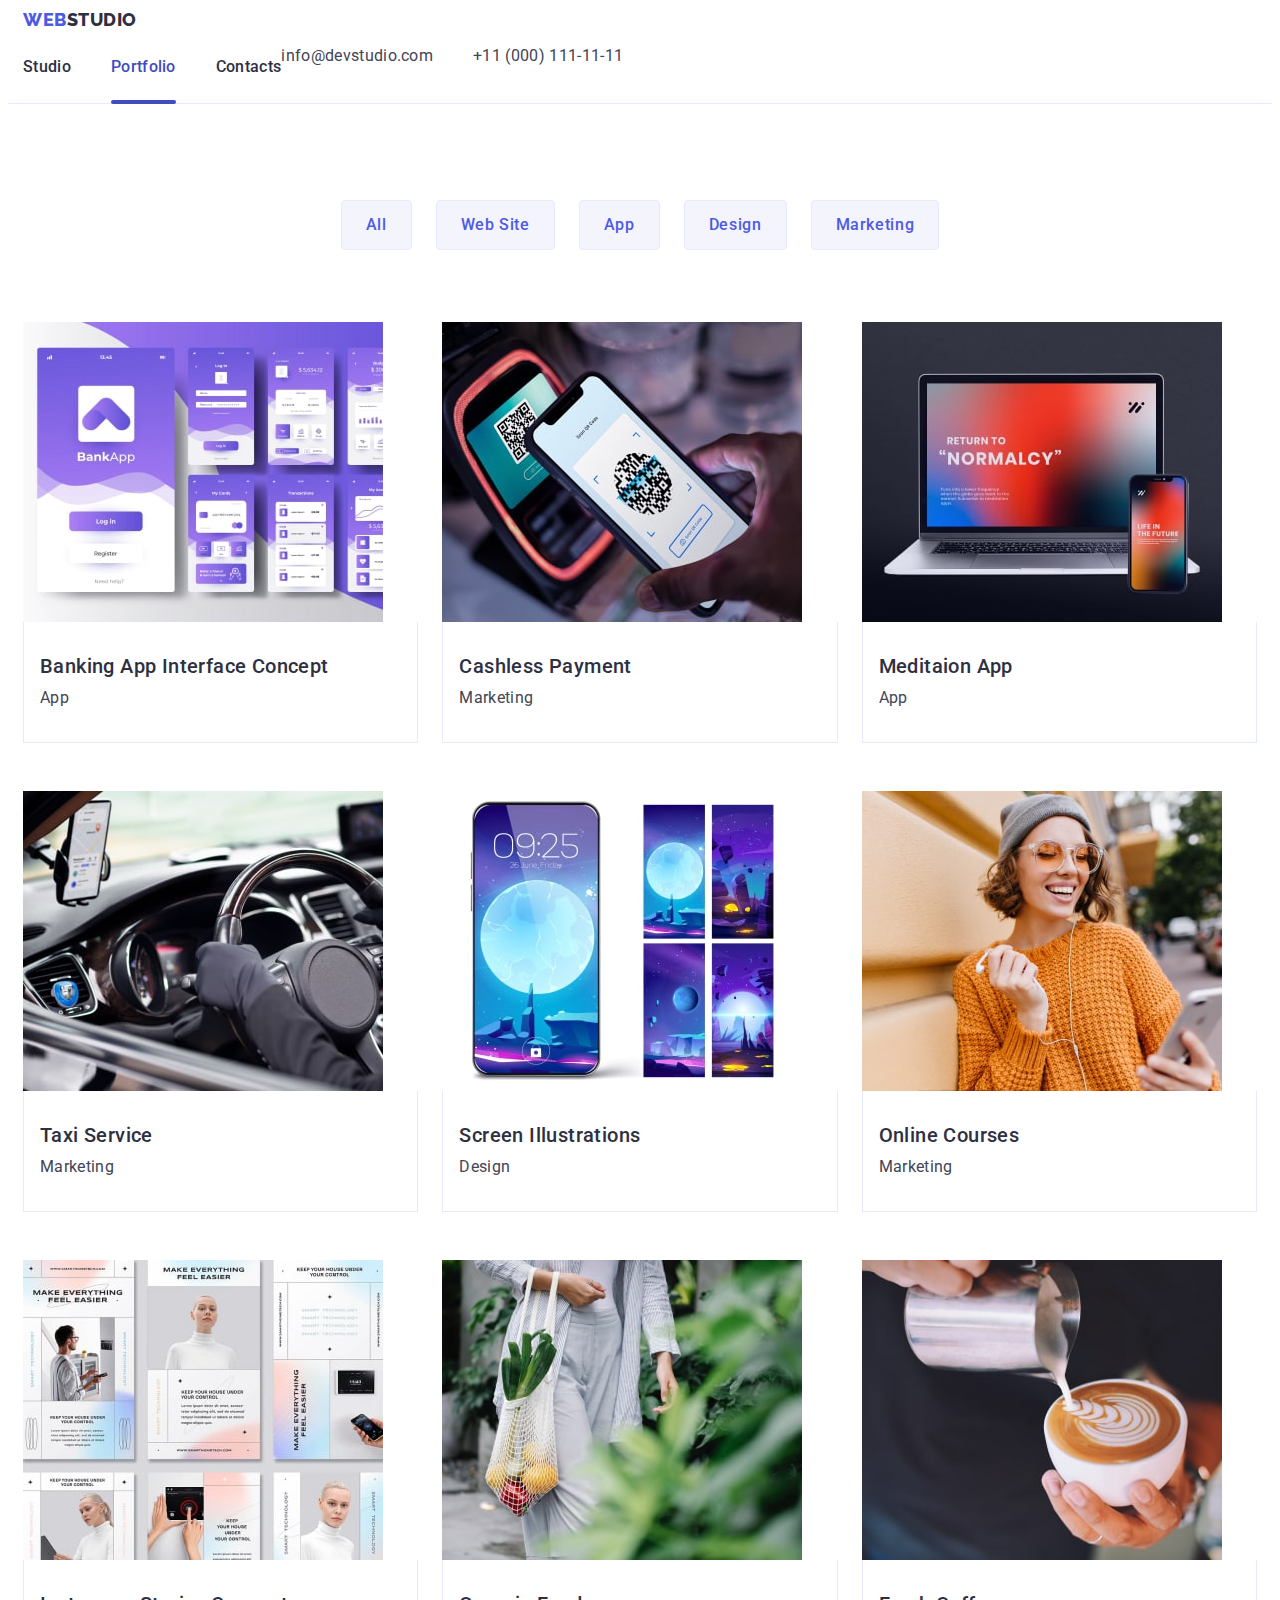
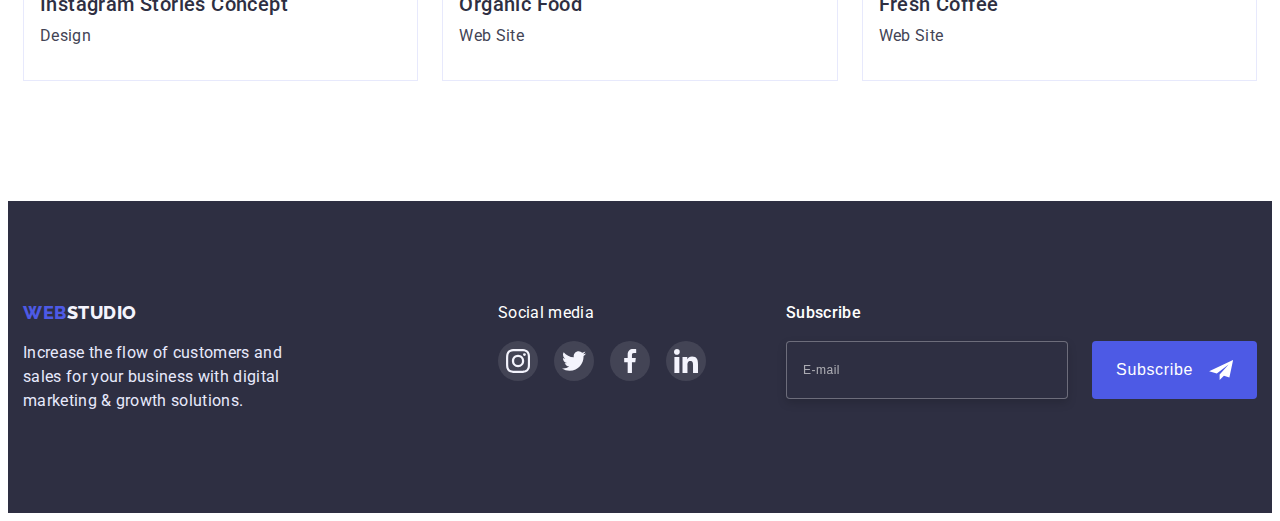
==== portfolio.html @ f0f21461 "HW-7" ====
<!DOCTYPE html>
<html lang="en"> 
<head>
    <meta charset="UTF-8">
    <meta http-equiv="X-UA-Compatible" content="IE=edge">
    <meta name="viewport" content="width=device-width, initial-scale=1.0">
    <title>Portfolio</title>
    <link rel="stylesheet" href="https://cdnjs.cloudflare.com/ajax/libs/modern-normalize/1.1.0/modern-normalize.min.css" integrity="sha512-wpPYUAdjBVSE4KJnH1VR1HeZfpl1ub8YT/NKx4PuQ5NmX2tKuGu6U/JRp5y+Y8XG2tV+wKQpNHVUX03MfMFn9Q==" crossorigin="anonymous" referrerpolicy="no-referrer"/>
    <link rel="stylesheet" href="./css/styles.css">
    <link rel="preconnect" href="https://fonts.googleapis.com">
<link rel="preconnect" href="https://fonts.gstatic.com" crossorigin>
<link href="https://fonts.googleapis.com/css2?family=Raleway:wght@800&family=Roboto:wght@400;500;700;900&display=swap" rel="stylesheet">
</head>
<body>
    <!--Header-->
<header class="header">
    <div class="container page-header-container">
    <nav class="header-navigation">
            <a href="./index.html" class="logo logo-color-grey link"><span class="logo logo-color-blue link">Web</span>Studio</a>
        <ul class="header-list list">
            <li class="header-item"><a href="index.html" class="header-link link">Studio</a></li>
            <li class="header-item"><a href="portfolio.html" class="header-link link current">Portfolio</a></li>
            <li class="header-item"><a href="#" class="header-link link">Contacts</a></li>
        </ul>
    </nav>
    <address class="header-address">
        <ul class="header-list list">
            <li><a href="mailto:info@devstudio.com" class="header-mail link">info@devstudio.com</a></li>
            <li><a href="tel:+110001111111" class="header-tel link">+11 (000) 111-11-11</a></li>
        </ul>
    </address>
    </div>
</header>
<!--/Header-->
<main>
<!--Portfolio Section-->
<section class="portfolio">
    <div class="container">
    <h1 class="visually-hidden">Advantages</h1>
<ul class="btn-list list">
<li class="btn-item"><button type="button" class="btn-portfolio">All</button></li>
<li class="btn-item"><button type="button" class="btn-portfolio">Web Site</button></li>
<li class="btn-item"><button type="button" class="btn-portfolio">App</button></li>
<li class="btn-item"><button type="button" class="btn-portfolio">Design</button></li>
<li class="btn-item"><button type="button" class="btn-portfolio">Marketing</button></li>
</ul>

   <ul class="portfolio-list list">
    <li class="services-portfolio-item-img">
        <a href="" class="link portfolio-card">
            <div class="card-content-img-wrapper">
        <img src="./images/img-potfolio-1.jpg" alt="img-potfolio-1" width="360" height="300">
        <p class="overlay">14 Stylish and User-Friendly App Design Concepts · Task Manager App · Calorie Tracker App · Exotic Fruit Ecommerce App · Cloud Storage App</p>
            </div>
            <div class="portfolio-card-content-item">
        <h2 class="portfolio-title">Banking App Interface Concept</h2>
        <p class="portfolio-subtitle">App</p>
            </div>
        </a>
    </li>

    <li class="services-portfolio-item-img">
        <a href="" class="link portfolio-card">
            <div class="card-content-img-wrapper">
        <img src="./images/img-potfolio-2.jpg" alt="img-potfolio-2" width="360" height="300">
        <p class="overlay">14 Stylish and User-Friendly App Design Concepts · Task Manager App · Calorie Tracker App · Exotic Fruit Ecommerce App · Cloud Storage App</p>
            </div>
            <div class="portfolio-card-content-item">
        <h2 class="portfolio-title">Cashless Payment</h2>
        <p class="portfolio-subtitle">Marketing</p>
            </div>
        </a>
    </li>

    <li class="services-portfolio-item-img">
        <a href="" class="link portfolio-card">
            <div class="card-content-img-wrapper">
        <img src="./images/img-potfolio-3.jpg" alt="img-potfolio-3" width="360" height="300">
        <p class="overlay">14 Stylish and User-Friendly App Design Concepts · Task Manager App · Calorie Tracker App · Exotic Fruit Ecommerce App · Cloud Storage App</p>
            </div> 
            <div class="portfolio-card-content-item">
        <h2 class="portfolio-title">Meditaion App</h2>
        <p class="portfolio-subtitle">App</p>
            </div>
        </a>
    </li>

    <li class="services-portfolio-item-img">
        <a href="" class="link portfolio-card">
            <div class="card-content-img-wrapper">
        <img src="./images/img-potfolio-4.jpg" alt="img-potfolio-4" width="360" height="300">
        <p class="overlay">14 Stylish and User-Friendly App Design Concepts · Task Manager App · Calorie Tracker App · Exotic Fruit Ecommerce App · Cloud Storage App</p>
            </div>    
            <div class="portfolio-card-content-item">
        <h2 class="portfolio-title">Taxi Service</h2>
        <p class="portfolio-subtitle">Marketing</p>
            </div>
        </a>
    </li>

    <li class="services-portfolio-item-img">
        <a href="" class="link portfolio-card">
            <div class="card-content-img-wrapper">
        <img src="./images/img-potfolio-5.jpg" alt="img-potfolio-5" width="360" height="300">
        <p class="overlay">14 Stylish and User-Friendly App Design Concepts · Task Manager App · Calorie Tracker App · Exotic Fruit Ecommerce App · Cloud Storage App</p>
            </div>    
            <div class="portfolio-card-content-item">
        <h2 class="portfolio-title">Screen Illustrations</h2>
        <p class="portfolio-subtitle">Design</p>
            </div>
        </a>
    </li>

    <li class="services-portfolio-item-img">
        <a href="" class="link portfolio-card">
            <div class="card-content-img-wrapper">
        <img src="./images/img-potfolio-6.jpg" alt="img-potfolio-6" width="360" height="300">
        <p class="overlay">14 Stylish and User-Friendly App Design Concepts · Task Manager App · Calorie Tracker App · Exotic Fruit Ecommerce App · Cloud Storage App</p>
            </div>
            <div class="portfolio-card-content-item">
        <h2 class="portfolio-title">Online Courses</h2>
        <p class="portfolio-subtitle">Marketing</p>
            </div>
        </a>
    </li>

    <li class="services-portfolio-item-img">
        <a href="" class="link portfolio-card">
            <div class="card-content-img-wrapper">
        <img src="./images/img-potfolio-7.jpg" alt="img-potfolio-7" width="360" height="300">
        <p class="overlay">14 Stylish and User-Friendly App Design Concepts · Task Manager App · Calorie Tracker App · Exotic Fruit Ecommerce App · Cloud Storage App</p>
            </div>    
            <div class="portfolio-card-content-item">
        <h2 class="portfolio-title">Instagram Stories Concept</h2>   
        <p class="portfolio-subtitle">Design</p>
            </div>
        </a>
    </li>

    <li class="services-portfolio-item-img">
        <a href="" class="link portfolio-card">
            <div class="card-content-img-wrapper">
        <img src="./images/img-potfolio-8.jpg" alt="img-potfolio-8" width="360" height="300">
        <p class="overlay">14 Stylish and User-Friendly App Design Concepts · Task Manager App · Calorie Tracker App · Exotic Fruit Ecommerce App · Cloud Storage App</p>
            </div>
            <div class="portfolio-card-content-item">
        <h2 class="portfolio-title">Organic Food</h2>
        <p class="portfolio-subtitle">Web Site</p>
            </div>
        </a>
    </li>

    <li class="services-portfolio-item-img">
        <a href="" class="link portfolio-card">
            <div class="card-content-img-wrapper">
        <img src="./images/img-potfolio-9.jpg" alt="img-potfolio-9" width="360" height="300">
        <p class="overlay">14 Stylish and User-Friendly App Design Concepts · Task Manager App · Calorie Tracker App · Exotic Fruit Ecommerce App · Cloud Storage App</p>
            </div>    
             <div class="portfolio-card-content-item">
        <h2 class="portfolio-title">Fresh Coffee</h2>
        <p class="portfolio-subtitle">Web Site</p>
            </div>
        </a>
        <div></div>
    </li>
   </ul>
</div>
</section>
<!--/Portfolio Section-->
</main>
<!--Footer-->
<footer class="footer">
    <div class="container page-footer-container">
        <div class="footer-block">
    <a href="./index.html" class="logo-footer logo-color-white link"><span class="logo logo-color-blue link">Web</span>Studio</a>
    <p class="footer-item">Increase the flow of customers and sales for your business with digital marketing & growth solutions.</p>
        </div>
        <div class="footer-media-sbscribe">
        <div class="footer-icon">
            <p class="footer-icon-title">Social media</p>
            <ul class="footer-list list">
                <li class="footer-list-item">
                    <a href="" class="footer-list-link">
                        <svg class="footer-list-icon" width="24" height="24">
                            <use href="./images/sprite.svg#instagram"></use>
                        </svg>
                    </a>
                </li>
                <li class="footer-list-item">
                    <a href="" class="footer-list-link">
                        <svg class="footer-list-icon" width="24" height="24">
                            <use href="./images/sprite.svg#twitter"></use>
                        </svg>
                    </a>
                </li>
                <li class="footer-list-item">
                    <a href="" class="footer-list-link">
                        <svg class="footer-list-icon" width="24" height="24">
                            <use href="./images/sprite.svg#facebook"></use>
                        </svg>
                    </a>
                </li>
                <li class="footer-list-item">
                    <a href="" class="footer-list-link">
                        <svg class="footer-list-icon" width="24" height="24">
                            <use href="./images/sprite.svg#linkedin"></use>
                        </svg>
                    </a>
                </li>
            </ul>
        </div>
        <form class="footer-subscribe-form">
            <p class="footer-form-subtitle">Subscribe</p>
            <span class="footer-subscribe-inline">
                <input 
                type="Email" 
                name="user-mail" 
                class="footer-subscribe-form-input" 
                required
                title="ivan33@mail.com"
                placeholder="E-mail">
                <button type="submit" class="footer-subscribe-btn">Subscribe
                    <svg class="footer-subscribe-svg" width="24" height="20">
                        <use href="./images/sprite.svg#subscribe"></use>
                    </svg>
                </button>
            </span>
        </form>
        </div>
    </div>
</footer>
<!--/Footer-->
</body>
</html>
---- css/styles.css ----
:root { 
    --main-title-color: #FFFFFF;
    --input-text-color: #000000;
    --secondary-title-color: #2E2F42;
    --accent-color: #434455;
    --button-color-portfolio:#4D5AE5; 
    --hover-color:#404BBF;
    --footer-item-background:#E7E9FC; 
    --footer-item-color:#F4F4FD;
    --client-list: #8E8F99; 
    --modal-color: #FCFCFC;
    --modal-form-check: #757575;
    --subscribe-form-input-filter: drop-shadow(0px 4px 4px rgba(0, 0, 0, 0.15));
    --footer-subscribe-input: rgba(255, 255, 255, 0.3);
    --footer-subscribe-color: rgba(255, 255, 255, 0.6);
    --modal-form-massage-rgba: rgba(117, 117, 117, 0.5);
    --modal-form-rgba: rgba(33, 33, 33, 0.2);
    --footer-list-link: rgba(49, 208, 170, 1);
    --footer-list: rgba(255, 255, 255, 0.1);
    --card-shadow: 0px 1px 6px rgba(46, 47, 66, 0.08), 0px 1px 1px rgba(46, 47, 66, 0.16), 0px 2px 1px rgba(46, 47, 66, 0.08);
    --btn-shadow: 0px 4px 4px rgba(0, 0, 0, 0.15);
    --portfolio-card: 0px 4px 4px rgba(0, 0, 0, 0.25);
    --backdrop-background: rgba(46, 47, 66, 0.4);
    --border-modal: rgba(0, 0, 0, 0.1);
    --card-set-gap: 24px;
    --padding-hero-btn-portfolio-card: 16px;
    --margin-footer-item: 16px;
    --padding-header-btn-portfolio: 24px;
    --padding-hero-btn-feature-portfolio-card: 32px;
    --margine-about-feature-footer-portfolio-title: 8px;
    --margine-services-feature-title-portfolio-btn-list: 72px;
    --btn-radius: 4px;
    --section-pading: 120px;
    --border-radius: 50%;
    --transition-duration: 250ms;
    --trsition-function: cubic-bezier(0.4, 0, 0.2, 1);
} 
h1, 
h2,
h3,
h4,
h5,
h6,
p {
    margin: 0;
}
ul {
    margin: 0;
    padding-left: 0;
}
img {
    display: block;
}
button {
    cursor: pointer;
}
body {
    font-family: 'Roboto', sans-serif;
    color: var(--accent-color);
}
/* .container {
    width: 1158px;
    margin: 0 auto;
    padding: 0 15px;
} */
.container {
    padding: 0 15px;
    margin: 0 auto;
}
.list {
    list-style-type: none;
}
.link {
    text-decoration: none;
}
.visually-hidden {
    position: absolute;
    width: 1px;
    height: 1px;
    margin: -1px;
    border: 0;
    padding: 0;
    
    white-space: nowrap;
    clip-path: inset(100%);
    clip: rect(0 0 0 0);
    overflow: hidden;
}

/*-----------------Header--------------------*/

.header {
    margin: 0 auto;
    border-bottom: 1px solid var(--footer-item-background);
}
.page-header-container {
    display: flex;
    align-items: center;
}
.logo:not(span) {
    display: flex;
    align-items: center;
    font-family: 'Raleway';
    font-weight: 800;
    font-size: 18px;
    line-height: 1.3;
    letter-spacing: 0.03em;
    text-transform: uppercase;
}
.logo-footer:not(span) {
    font-family: 'Raleway';
    font-weight: 800;
    font-size: 18px;
    line-height: 1.3;
    letter-spacing: 0.03em;
    text-transform: uppercase;
}

.logo-color-grey {
    color: var(--secondary-title-color);
}
.logo-color-blue {
    color: var(--button-color-portfolio);
}
.logo-color-white {
    color: var(--footer-item-color);
}
.header-list {
    display: flex;  
    gap: 40px;
}
.header-link {
    font-weight: 500;
    font-size: 16px; 
    line-height: 1.5;
    letter-spacing: 0.02em;
    color: var(--secondary-title-color);
    transition: color var(--transition-duration) var(--trsition-function);  
}
.header-link:hover,:focus {
    color: var(--hover-color);
    background: none;
    box-shadow: none;
}
.header-item {
    position: relative;
    padding: var(--padding-header-btn-portfolio) 0;
}
.current { 
    color: var(--hover-color);
}
.current::after {
    content: '';
    position: absolute;
    bottom: 0;
    left: 0;
    width: 100%;
    height: 4px;
    display: block;
    background-color: var(--hover-color);
    border-radius: 2px;
    bottom: -1px;
}
.header-address {
}
.header-list-address {

}
.header-mail {
    font-style: normal;
    font-size: 16px;
    line-height: 1.5;
    letter-spacing: 0.02em;
    color: var(--accent-color);
    transition: color var(--transition-duration) var(--trsition-function);
}
.header-mail:hover,:focus {
    color: var(--hover-color);
    background: none;
    box-shadow: none;
}
.header-tel {
    font-style: normal;
    font-size: 16px;
    line-height: 1.5;
    letter-spacing: 0.02em;
    color: var(--accent-color);
    transition: color var(--transition-duration) var(--trsition-function);
}
.header-tel:hover,:focus {
    color: var(--hover-color);
    background: none;
    box-shadow: none;
}

/*-----------------Header--------------------*/

/*-----------------Hero--------------------*/

.hero {
    text-align: center;
    background-size: cover;
    background-color: var(--secondary-title-color);
    background-image: linear-gradient(rgba(46, 47, 66, 0.7), rgba(46, 47, 66, 0.7)),
    url(../images/people-office.jpg); 
    background-position: center center;
    background-repeat: no-repeat;
}

.hero-btn {
    padding: var(--padding-hero-btn-portfolio-card) var(--padding-hero-btn-feature-portfolio-card);
    border-radius: var(--btn-radius);
    border: none;
    box-shadow: var(--btn-shadow);
    font-family: inherit;
    font-weight: 500;
    font-size: 16px;
    line-height: 1.5;
    letter-spacing: 0.04em;
    color: var(--main-title-color);
    background: var(--button-color-portfolio);
    transition: background-color var(--transition-duration) var(--trsition-function);
}
.hero-btn:hover,:focus {
    background-color: var(--hover-color);
}

/*-----------------About--------------------*/

.about-list {
    
}
.about-item-title {
    letter-spacing: 0.02em;
    color: var(--secondary-title-color);
}
.about-item-list {
    font-size: 16px;
    letter-spacing: 0.02em;
    color: var(--accent-color);
}

/*-----------------Srevices--------------------*/

.services {
    padding-bottom: var(--section-pading);
}
.services-feature-title {
    font-size: 36px;
    line-height: 1.1;
    text-align: center;
    letter-spacing: 0.02em;
    color: var(--secondary-title-color);
    margin-bottom: var(--margine-services-feature-title-portfolio-btn-list);
}
.services-item {
    display: flex;
    gap: var(--card-set-gap);
    
}
.services-portfolio-item-img {
    flex-basis: calc((100% - 48px) / 3);
}

/*-----------------Srevices--------------------*/

/*-----------------About--------------------*/


/* .header {
    max-width: 1440px;
    margin: 0 auto;
    border-bottom: 1px solid var(--footer-item-background);
}
.page-header-container {
    display: flex;
    align-items: center;
    justify-content: space-between;
}
.header-navigation {
    display: flex;
    gap: 76px;
}
.logo:not(span) {
    display: flex;
    align-items: center;
    font-family: 'Raleway';
    font-weight: 800;
    font-size: 18px;
    line-height: 1.3;
    letter-spacing: 0.03em;
    text-transform: uppercase;
}
.logo-footer:not(span) {
    font-family: 'Raleway';
    font-weight: 800;
    font-size: 18px;
    line-height: 1.3;
    letter-spacing: 0.03em;
    text-transform: uppercase;
}
.logo-color-grey {
    color: var(--secondary-title-color);
}
.logo-color-blue {
    color: var(--button-color-portfolio);
}
.logo-color-white {
    color: var(--footer-item-color);
}
.header-list {
    display: flex;  
    gap: 40px;
}
.header-link {
    font-weight: 500;
    font-size: 16px; 
    line-height: 1.5;
    letter-spacing: 0.02em;
    color: var(--secondary-title-color);
    transition: color var(--transition-duration) var(--trsition-function);
    
}
.header-link:hover,:focus {
    color: var(--hover-color);
    background: none;
    box-shadow: none;
}
.header-item {
    position: relative;
    padding: var(--padding-header-btn-portfolio) 0;
}
.current { 
    color: var(--hover-color);
}
.current::after {
    content: '';
    position: absolute;
    bottom: 0;
    left: 0;
    width: 100%;
    height: 4px;
    display: block;
    background-color: var(--hover-color);
    border-radius: 2px;
    bottom: -1px;
}
.header-address {
    font-style: normal;
}
.header-mail {
    font-size: 16px;
    line-height: 1.5;
    letter-spacing: 0.02em;
    color: var(--accent-color);
    transition: color var(--transition-duration) var(--trsition-function);
}
.header-mail:hover,:focus {
    color: var(--hover-color);
    background: none;
    box-shadow: none;
}
.header-tel {
    font-size: 16px;
    line-height: 1.5;
    letter-spacing: 0.02em;
    color: var(--accent-color);
    transition: color var(--transition-duration) var(--trsition-function);
}
.header-tel:hover,:focus {
    color: var(--hover-color);
    background: none;
    box-shadow: none;
} */

/*-----------------Hero--------------------*/

/* .hero {
    max-width: 1440px;
    margin: 0 auto;
    padding: 188px 0;
    text-align: center;
    background-size: cover;
    background-color: var(--secondary-title-color);
    background-image: linear-gradient(rgba(46, 47, 66, 0.7), rgba(46, 47, 66, 0.7)),
    url(../images/people-office.jpg); 
    background-position: center center;
    background-repeat: no-repeat;
}
.hero-title {
    font-size: 56px;
    line-height: 1.07;
    letter-spacing: 0.02em;
    color: var(--main-title-color);
    width: 496px;
    margin: 0 auto 48px;
}
.hero-btn {
    padding: var(--padding-hero-btn-portfolio-card) var(--padding-hero-btn-feature-portfolio-card);
    border-radius: var(--btn-radius);
    border: none;
    box-shadow: var(--btn-shadow);
    font-family: inherit;
    font-weight: 500;
    font-size: 16px;
    line-height: 1.5;
    letter-spacing: 0.04em;
    color: var(--main-title-color);
    background: var(--button-color-portfolio);
    transition: background-color var(--transition-duration) var(--trsition-function);
}
.hero-btn:hover,:focus {
    background-color: var(--hover-color);
} */
/*-----------------About--------------------*/

/* .about-list {
    display: flex;
    gap: var(--card-set-gap);
}
.about-item::before {
    content: '';
    display: block;
    width: 264px;
    height: 112px;
    background-repeat: no-repeat;
    background-position: center center;
    background-color: var(--footer-item-color);
    border-radius: var(--btn-radius);
}
.about-item:nth-child(1)::before {
    background-image: url('../images/antenna.svg');
}
.about-item:nth-child(2)::before {
    background-image: url('../images/vector.svg');
}
.about-item:nth-child(3)::before {
    background-image: url('../images/diagram.svg');
}
.about-item:nth-child(4)::before {
    background-image: url('../images/astronaut.svg');
}
.about-item-title {
    font-weight: 500;
    font-size: 20px;
    line-height: 1.2;
    letter-spacing: 0.02em;
    color: var(--secondary-title-color);
    margin: var(--margine-about-feature-footer-portfolio-title) 0;
}
.about-item-list {
    font-size: 16px;
    line-height: 1.5;
    letter-spacing: 0.02em;
    color: var(--accent-color);
} */
/*-----------------Srevices--------------------*/

/* .services {
    padding-bottom: var(--section-pading);
}
.services-feature-title {
    font-size: 36px;
    line-height: 1.1;
    text-align: center;
    letter-spacing: 0.02em;
    text-transform: capitalize; 
    color: var(--secondary-title-color);
    margin-bottom: var(--margine-services-feature-title-portfolio-btn-list);
}
.services-item {
    display: flex;
    gap: var(--card-set-gap);
    
}
.services-portfolio-item-img {
    flex-basis: calc((100% - 48px) / 3);
} */
/*-----------------Feature--------------------*/

.feature {
    max-width: 1440px;
    margin: 0 auto;
    background: var(--footer-item-color);
    
}
.feature-list {
    display: flex;
    gap: var(--card-set-gap);
}
.feature-item {
    flex-basis: calc((100% - 72px) / 4);
}
.feature-title-2 {
    font-size: 20px;
    line-height: 1.2;
    text-align: center;
    letter-spacing: 0.02em;
    color: var(--secondary-title-color);
    margin-bottom: var(--margine-about-feature-footer-portfolio-title);    
}
.feture-subtitle {
    font-size: 16px;
    line-height: 1.5;
    text-align: center;
    letter-spacing: 0.02em;
    color: var(--accent-color);
    margin-bottom: var(--margine-about-feature-footer-portfolio-title);  
}
.feature-card-content-item {
    border-radius: 0px 0px var(--btn-radius) var(--btn-radius);
    box-shadow: var(--card-shadow);
    padding: var(--padding-hero-btn-feature-portfolio-card) 0;
    background: var(--main-title-color);
    border: none;
}
.social-list {
    display: flex;
    padding: 0 var(--padding-hero-btn-portfolio-card);
    gap: var(--card-set-gap);
}
.social-list-link {
    display: flex;
    justify-content: center;
    align-items: center;
    width: 40px;
    height: 40px;
    border-radius: var(--border-radius);
    background-color: var(--button-color-portfolio);
    transition: background-color var(--transition-duration) var(--trsition-function);
}
.social-list-link:hover,:focus {
    background-color: var(--hover-color);
}
.social-list-icon {
    fill: var(--footer-item-color);
}

/*-----------------Section Customers-------------------*/

.customers {
    padding: 130px 0 var(--section-pading) 0;
}
.customers-title {
    font-weight: 700;
    font-size: 36px;
    line-height: 40px;
    text-align: center;
    letter-spacing: 0.02em;
    color: var(--secondary-title-color);
    margin-bottom: var(--margine-services-feature-title-portfolio-btn-list);
}
.client-list {
    display: flex;
    flex-wrap: wrap;
    gap: var(--card-set-gap);
}
.client-list-item {
   list-style: none;
}
.client-list-link {
    display: flex;
    justify-content: center;
    align-items: center;
    border: 1px solid var(--client-list);
    border-radius: var(--btn-radius);
    width: 168px;
    height: 88px;
    color: var(--client-list);
    transition: border-color var(--transition-duration) var(--trsition-function), color var(--transition-duration) var(--trsition-function);
}   
.client-list-link:hover,:focus {
    border-color: var(--hover-color);
    color: var(--hover-color);
}
.client-list-icon {
    
}
/*-----------------Footer--------------------*/

.footer {
    max-width: 1440px;
    margin: 0 auto;
    background: var(--secondary-title-color);
    padding: 100px 0;
}
.page-footer-container {
    display: flex;
    justify-content: space-between;
}
.footer-block {
    width: 264px;
}
.footer-item {
    font-size: 16px;
    line-height: 1.5;
    letter-spacing: 0.02em;
    color: var(--footer-item-background);
    margin-top: var(--margin-footer-item);
}
.footer-media-sbscribe {
    display: flex;
    gap: 80px;
}
.footer-icon-title {
    font-size: 16px;
    line-height: 24px;
    letter-spacing: 0.02em;
    color: var(--main-title-color);
    margin-bottom: var(--margin-footer-item);
}
.footer-list {
    display: flex;
    gap: 16px;
}
.footer-list-link {
    display: flex;
    justify-content: center;
    align-items: center;
    border-radius: var(--border-radius);
    background: var(--footer-list);
    width: 40px;
    height: 40px;
    fill: var(--footer-item-color);
    transition: background-color var(--transition-duration) var(--trsition-function);
}
.footer-list-link:hover,:focus {
    background-color: var(--footer-list-link);
}
.footer-subscribe-inline {
    display: flex;
    gap: 24px;
}
.footer-form-subtitle {
    font-weight: 500;
    font-size: 16px;
    line-height: 24px;
    letter-spacing: 0.02em;
    color: var(--main-title-color);
    margin-bottom: 16px;
}
.footer-subscribe-form-input {
    border: 1px solid var(--footer-subscribe-input);
    border-radius: 4px;
    background: var(--secondary-title-color);
    padding: 8px 0 8px 16px;
    font-size: 12px;
    width: 264px;
    height: 40px;
    filter: var(--subscribe-form-input-filter);
    color: #FFFFFF;
}
.footer-subscribe-form-input:focus {
    background: var(--secondary-title-color);
    border: 1px solid var(--footer-subscribe-input);
    box-shadow: none;
    outline: none;
    filter: var(--subscribe-form-input-filter);
}
.footer-subscribe-form-input::placeholder {
    font-size: 12px;
    line-height: 24px;
    letter-spacing: 0.04em;
    color: var(--footer-subscribe-color);
}
.footer-subscribe-btn {
    display: flex;
    align-items: center;
    justify-content: center;
    padding: 8px 24px;
    border-radius: var(--btn-radius);
    border: none;
    font-weight: 500;
    font-size: 16px;
    line-height: 24px;
    letter-spacing: 0.04em;
    color: var(--main-title-color);
    background: var(--button-color-portfolio);
    transition: background-color var(--transition-duration) var(--trsition-function);
    gap: 16px;
}
.footer-subscribe-btn:hover,:focus {
    background-color: var(--hover-color);
}

/*-----------------Potfolio Section--------------------*/

.portfolio {
    padding: 96px 0 var(--section-pading);
}
.btn-list{
    margin-bottom: var(--margine-services-feature-title-portfolio-btn-list);
    display: flex;
    gap: var(--card-set-gap);
    flex-direction: row;
    justify-content: center;
    align-items: center;
    border-radius: var(--btn-radius);
}
.btn-portfolio {
    font-family: inherit;
    font-weight: 500;
    font-size: 16px;
    line-height: 1.5;
    letter-spacing: 0.04em;
    color: var(--button-color-portfolio);
    background: var(--footer-item-color);
    border: 1px solid var(--footer-item-background);
    padding: 12px var(--padding-header-btn-portfolio);
    border-radius: var(--btn-radius);
    transition: background-color var(--transition-duration) var(--trsition-function), color var(--transition-duration) var(--trsition-function);
}
.btn-portfolio:hover,:focus {
    background-color: var(--hover-color);
    color: var(--footer-item-color);
}
.portfolio-list {
    display: flex;
    flex-wrap: wrap;
    column-gap: var(--card-set-gap);
    row-gap: 48px
}

.portfolio-card {
    display: block;
    transition: box-shadow var(--transition-duration) var(--trsition-function);
}       
.portfolio-card:hover,:focus {
    box-shadow: var(--portfolio-card);
}
.portfolio-card-content-item {
    padding: var(--padding-hero-btn-feature-portfolio-card) 0 var(--padding-hero-btn-feature-portfolio-card) var(--padding-hero-btn-portfolio-card);
    background: var(--main-title-color);
    border: 1px solid var(--footer-item-background);
    border-top: none;
}
.portfolio-title {
    font-weight: 500;
    font-size: 20px;
    line-height: 1.2;
    letter-spacing: 0.02em;
    color: var(--secondary-title-color);
    margin-bottom: var(--margine-about-feature-footer-portfolio-title);
}
.portfolio-subtitle {
    font-size: 16px;
    line-height: 1.5;
    letter-spacing: 0.02em;
    color: var(--accent-color); 
}
.overlay {
    position: absolute;
    left: 0;
    top: 0;
    width: 100%;
    height: 100%;
    overflow: auto;
    transform: translate(0, 100%);
    transition: transform var(--transition-duration) var(--trsition-function);


    background-color: var(--button-color-portfolio);
    font-size: 16px;
    line-height: 24px;
    letter-spacing: 0.02em;
    color: var(--footer-item-color);
    padding: 40px 32px 164px;
}
.card-content-img-wrapper {
    position: relative;
    overflow: hidden;
}
.portfolio-card:hover .overlay, 
.portfolio-card:focus .overlay {
    transform: translate(0, 0);
}
/*-----------------Modal Window--------------------*/
.backdrop {
    position: fixed;
    z-index: 100;
    left: 0;
    top: 0;
    width: 100%;
    height: 100%;
    background-color: var(--backdrop-background);

    transition: opacity var(--transition-duration) var(--trsition-function),
                visibility var(--transition-duration) var(--trsition-function);
}
.backdrop.is-hidden {
    opacity: 0;
    visibility: hidden;
    pointer-events: none;
} 
.modal {
    position: absolute;
    top: 50%;
    left: 50%;
    transform: translate(-50%, -50%);
    width: 408px;
    height: auto;  
    background-color: var(--modal-color);
    padding: 72px 24px 24px;
    border-radius: 4px;
}
.modal-close-btn {
    position: absolute;
    top: 24px;
    right: 24px;
    display: flex;
    justify-content: center;
    align-items: center;
    width: 24px;
    height: 24px;
    border-radius: 50%;
    background-color: transparent;
    border: 1px solid var(--border-modal);
    padding: 0;
    transition: background-color var(--transition-duration) var(--trsition-function);
}
.modal-close-btn:hover,:focus {
    background-color: var(--hover-color);
}
.modal-close-btn-icon {
    transition: fill var(--transition-duration) var(--trsition-function);
}
.modal-close-btn:hover .modal-close-btn-icon,
.modal-close-btn:focus .modal-close-btn-icon {
    fill: var(--main-title-color);
}

/*-----------------Modal Form--------------------*/

.modal-form {
    display: flex;
    text-align: left;
    flex-direction: column;
}
.form-subtitle {
    font-weight: 500;
    font-size: 16px;
    line-height: 24px;
    text-align: center;
    letter-spacing: 0.02em;
    color: var(--secondary-title-color);
    margin-bottom: 16px;
}
.modal-form-field {
    margin-bottom: 8px;
}
.modal-form-input-desc {
    display: block;
    font-weight: 400;
    font-size: 12px;
    line-height: 16px;
    letter-spacing: 0.04em;
    color: var(--client-list);
    margin-bottom: 4px;
}
.modal-form-position-relative {
    position: relative;
    display: block;
}
.modal-form-input {
    width: 100%;
    height: 40px;
    border: 1px solid var(--modal-form-rgba);
    border-radius: 4px;
    padding-left: 42px;
    color: var(--input-text-color);
    outline: none;
    box-shadow: none;
    font-size: 18px;
    transition: border var(--transition-duration) var(--trsition-function);
}
.modal-form-input:focus {
    border: 1px solid var(--button-color-portfolio);
    background-color: var(--main-title-color);
}
.modal-icon {
    position: absolute;
    left: 16px;
    top: 50%;
    transform: translateY(-50%);
    color: var(--secondary-title-color);
    transition: fill var(--transition-duration) var(--trsition-function);
    width: 18px;
    height: 24px;
}
.modal-form-input:focus + .modal-icon {
    fill: var(--button-color-portfolio);
}
.modal-form-message {
    resize: none;
    width: 100%;
    height: 120px;
    padding: 8px 0 0 16px;
    border: 1px solid var(--modal-form-rgba);
    border-radius: 4px;
    color: var(--input-text-color);
    transition: border var(--transition-duration) var(--trsition-function);
    font-size: 14px;
    margin-bottom: 16px;
    box-shadow: none;
}
.modal-form-message:focus {
    border: 1px solid var(--button-color-portfolio);
    background-color: var(--main-title-color);
    outline: none;
}
.modal-form-message::placeholder {
    font-weight: 400;
    font-size: 12px;
    line-height: 16px;
    letter-spacing: 0.04em;
    color: var(--modal-form-massage-rgba);
}
.modal-form-check-desk {
    display: flex;
    align-items: center;
    font-weight: 400;
    font-size: 12px;
    line-height: 16px;
    letter-spacing: 0.04em;
    color: var(--modal-form-check);
    margin-bottom: 24px;    
}
.modal-form-check-desk::before {
    content: '';
    display: block;
    width: 16px;
    height: 16px;
    border: 1.25px solid var(--secondary-title-color);
    border-radius: 2px;
}
.modal-form-check:checked + .modal-form-check-desk::before {
    background: var(--hover-color);
    border: 1.25px solid var(--hover-color);
    background-image: url(../images/mark.svg);
    background-repeat: no-repeat;
    background-position: center center;
}
.modal-form-check:focus + .modal-form-check-desk::before {
    border: 1.25px solid var(--hover-color);
}
.checkbox-accpect-margin {
    margin-left: 8px;
}
.privacy-policy {
    color: var(--button-color-portfolio);
}
.modal-form-submit {
    align-self: center;
    width: 169px;
    height: 56px;
    padding: var(--padding-hero-btn-portfolio-card) var(--padding-hero-btn-feature-portfolio-card);
    border-radius: var(--btn-radius);
    border: none;
    box-shadow: var(--btn-shadow);
    font-family: Roboto;
    font-weight: 500;
    font-size: 16px;
    line-height: 24px;
    letter-spacing: 0.04em;
    color: var(--main-title-color);
    background: var(--button-color-portfolio);
    transition: background-color var(--transition-duration) var(--trsition-function);
}
.modal-form-submit:hover,:focus {
    background-color: var(--hover-color);
}
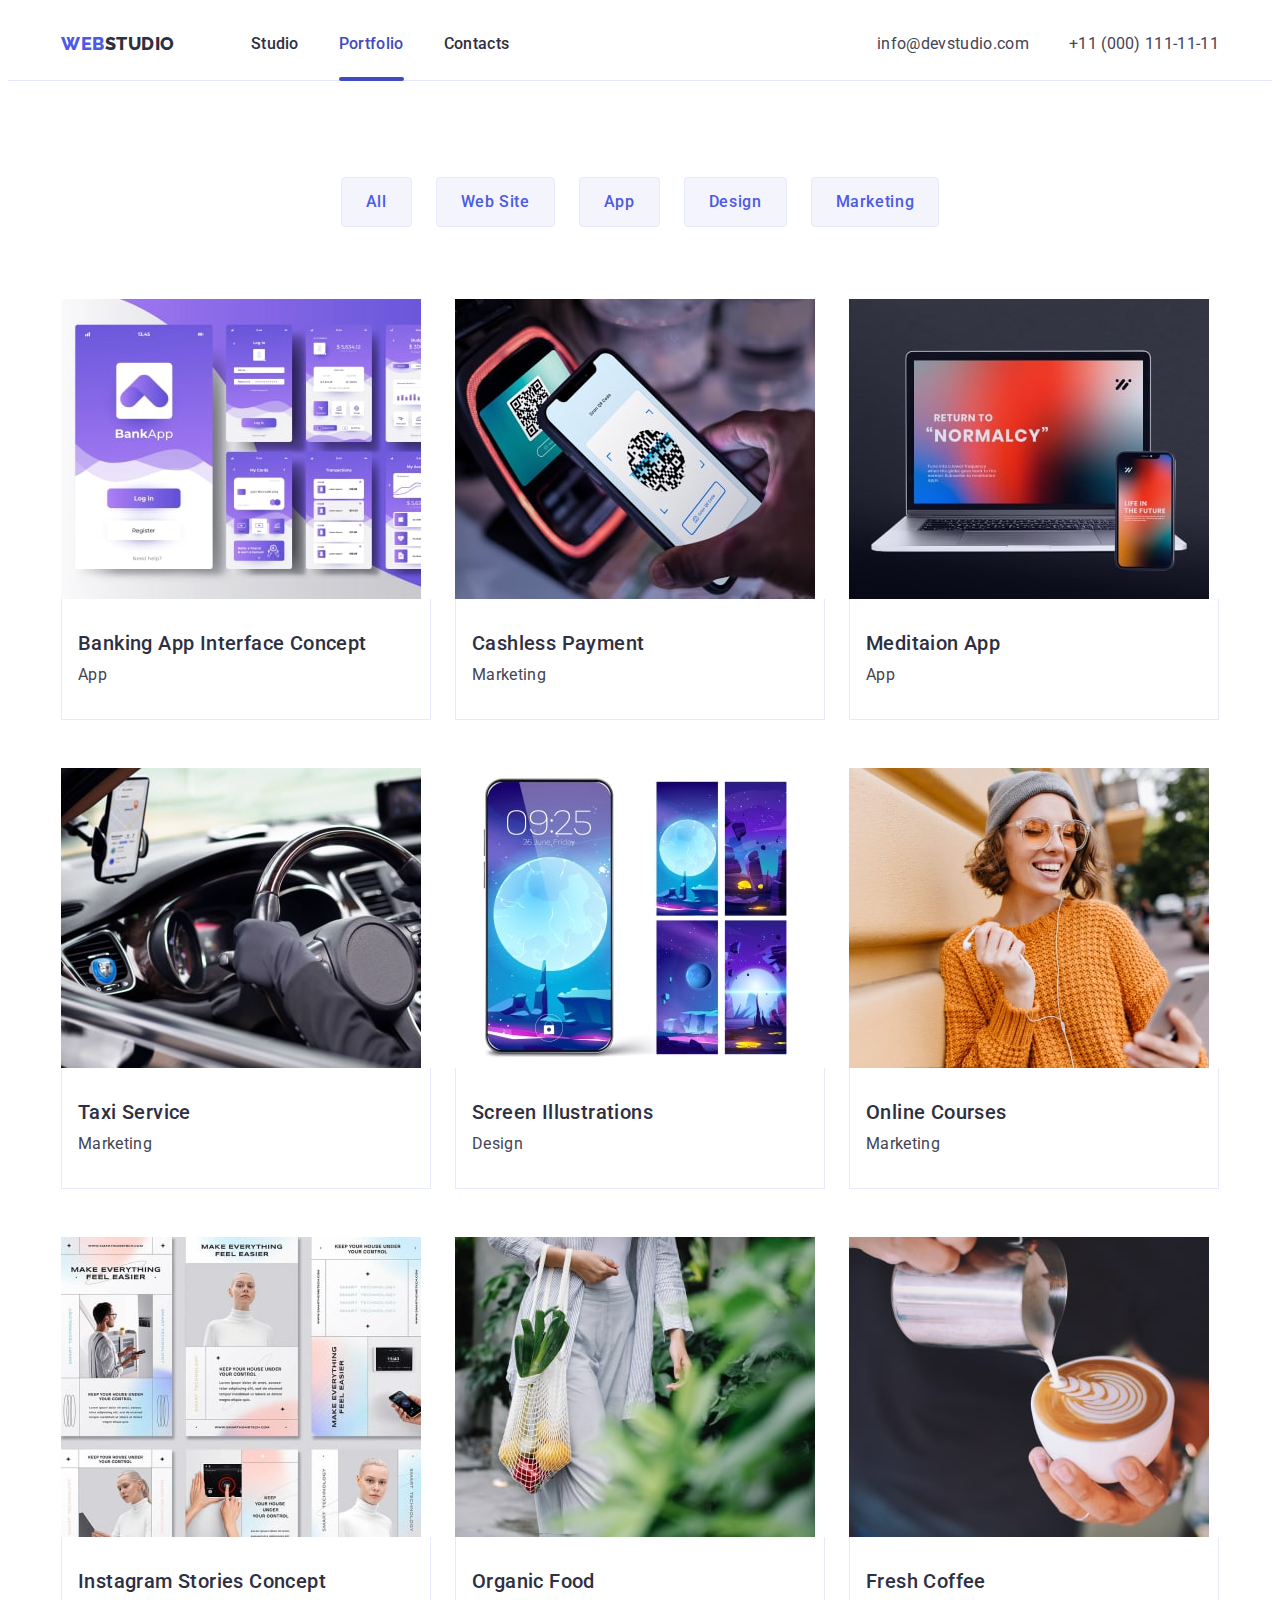
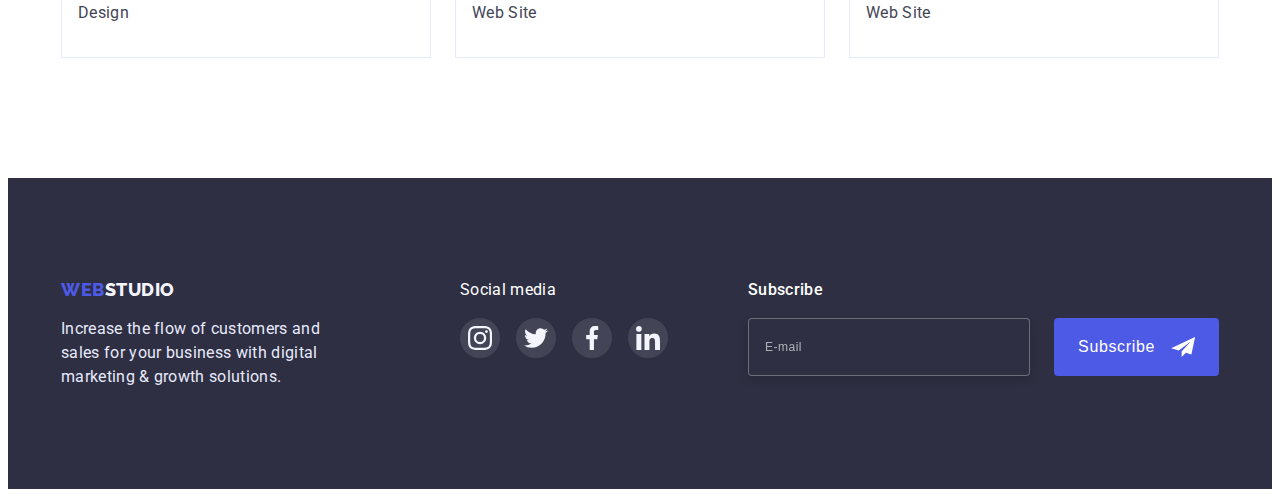
==== commit 82c81f62: "HW-7.6" ====
--- a/portfolio.html
+++ b/portfolio.html
@@ -7,6 +7,9 @@
     <title>Portfolio</title>
     <link rel="stylesheet" href="https://cdnjs.cloudflare.com/ajax/libs/modern-normalize/1.1.0/modern-normalize.min.css" integrity="sha512-wpPYUAdjBVSE4KJnH1VR1HeZfpl1ub8YT/NKx4PuQ5NmX2tKuGu6U/JRp5y+Y8XG2tV+wKQpNHVUX03MfMFn9Q==" crossorigin="anonymous" referrerpolicy="no-referrer"/>
     <link rel="stylesheet" href="./css/styles.css">
+    <link rel="stylesheet" href="./css/mobile.css">
+    <link rel="stylesheet" href="./css/tablet.css">
+    <link rel="stylesheet" href="./css/desctop.css">
     <link rel="preconnect" href="https://fonts.googleapis.com">
 <link rel="preconnect" href="https://fonts.gstatic.com" crossorigin>
 <link href="https://fonts.googleapis.com/css2?family=Raleway:wght@800&family=Roboto:wght@400;500;700;900&display=swap" rel="stylesheet">
--- a/css/styles.css
+++ b/css/styles.css
@@ -87,8 +87,56 @@
     overflow: hidden;
 }
 
+/*-----------------Adaptive-IMG--------------------*/
+/*-----------------HERO-IMG--------------------*/
+@media screen and (min-width: 480px) {
+    .hero {
+        background-image: linear-gradient(rgba(46, 47, 66, 0.7), rgba(46, 47, 66, 0.7)),
+    url(../images/adaptive-img/people-office_mobile-min.jpg);
+    }
+}
+@media screen and (min-device-pixel-ratio: 2) and (max-width: 767px),
+       screen and (min-resolution: 192dpi) and (max-width: 767px),
+       screen and (min-resolution: 2dppx) and (max-width: 767px) {
+    .hero {
+        background-image: linear-gradient(rgba(46, 47, 66, 0.7), rgba(46, 47, 66, 0.7)),
+    url(../images/adaptive-img/people-office_mobile_x2-min.jpg);
+    }
+}
+
+@media screen and (min-width: 768px) {
+    .hero {
+        background-image: linear-gradient(rgba(46, 47, 66, 0.7), rgba(46, 47, 66, 0.7)),
+    url(../images/adaptive-img/people-office_tablet-min.jpg);
+    }
+}
+@media screen and (min-device-pixel-ratio: 2) and (max-width: 1199px),
+       screen and (min-resolution: 192dpi) and (max-width: 1199px),
+       screen and (min-resolution: 2dppx) and (max-width: 1199px) {
+    .hero {
+        background-image: linear-gradient(rgba(46, 47, 66, 0.7), rgba(46, 47, 66, 0.7)),
+    url(../images/adaptive-img/people-office_tablet_x2-min.jpg);
+    }
+}
+
+@media screen and (min-width: 1200px) {
+    .hero {
+        background-image: linear-gradient(rgba(46, 47, 66, 0.7), rgba(46, 47, 66, 0.7)),
+    url(../images/adaptive-img/people-office_desctop-min.jpg);
+    }
+}
+@media screen and (min-device-pixel-ratio: 2) and (max-width: 1440px),
+       screen and (min-resolution: 192dpi) and (max-width: 1440px),
+       screen and (min-resolution: 2dppx) and (max-width: 1440px) {
+    .hero {
+        background-image: linear-gradient(rgba(46, 47, 66, 0.7), rgba(46, 47, 66, 0.7)),
+    url(../images/adaptive-img/people-office_desctop_x2-min.jpg);
+    }
+}
+/*-----------------HERO-IMG--------------------*/
+/*-----------------Adaptive-IMG--------------------*/
+
 /*-----------------Header--------------------*/
-
 .header {
     margin: 0 auto;
     border-bottom: 1px solid var(--footer-item-background);
@@ -115,7 +163,6 @@
     letter-spacing: 0.03em;
     text-transform: uppercase;
 }
-
 .logo-color-grey {
     color: var(--secondary-title-color);
 }
@@ -162,6 +209,7 @@
     bottom: -1px;
 }
 .header-address {
+    
 }
 .header-list-address {
 
@@ -192,11 +240,9 @@
     background: none;
     box-shadow: none;
 }
-
 /*-----------------Header--------------------*/
 
 /*-----------------Hero--------------------*/
-
 .hero {
     text-align: center;
     background-size: cover;
@@ -206,7 +252,6 @@
     background-position: center center;
     background-repeat: no-repeat;
 }
-
 .hero-btn {
     padding: var(--padding-hero-btn-portfolio-card) var(--padding-hero-btn-feature-portfolio-card);
     border-radius: var(--btn-radius);
@@ -224,556 +269,8 @@
 .hero-btn:hover,:focus {
     background-color: var(--hover-color);
 }
-
-/*-----------------About--------------------*/
-
-.about-list {
-    
-}
-.about-item-title {
-    letter-spacing: 0.02em;
-    color: var(--secondary-title-color);
-}
-.about-item-list {
-    font-size: 16px;
-    letter-spacing: 0.02em;
-    color: var(--accent-color);
-}
-
-/*-----------------Srevices--------------------*/
-
-.services {
-    padding-bottom: var(--section-pading);
-}
-.services-feature-title {
-    font-size: 36px;
-    line-height: 1.1;
-    text-align: center;
-    letter-spacing: 0.02em;
-    color: var(--secondary-title-color);
-    margin-bottom: var(--margine-services-feature-title-portfolio-btn-list);
-}
-.services-item {
-    display: flex;
-    gap: var(--card-set-gap);
-    
-}
-.services-portfolio-item-img {
-    flex-basis: calc((100% - 48px) / 3);
-}
-
-/*-----------------Srevices--------------------*/
-
-/*-----------------About--------------------*/
-
-
-/* .header {
-    max-width: 1440px;
-    margin: 0 auto;
-    border-bottom: 1px solid var(--footer-item-background);
-}
-.page-header-container {
-    display: flex;
-    align-items: center;
-    justify-content: space-between;
-}
-.header-navigation {
-    display: flex;
-    gap: 76px;
-}
-.logo:not(span) {
-    display: flex;
-    align-items: center;
-    font-family: 'Raleway';
-    font-weight: 800;
-    font-size: 18px;
-    line-height: 1.3;
-    letter-spacing: 0.03em;
-    text-transform: uppercase;
-}
-.logo-footer:not(span) {
-    font-family: 'Raleway';
-    font-weight: 800;
-    font-size: 18px;
-    line-height: 1.3;
-    letter-spacing: 0.03em;
-    text-transform: uppercase;
-}
-.logo-color-grey {
-    color: var(--secondary-title-color);
-}
-.logo-color-blue {
-    color: var(--button-color-portfolio);
-}
-.logo-color-white {
-    color: var(--footer-item-color);
-}
-.header-list {
-    display: flex;  
-    gap: 40px;
-}
-.header-link {
-    font-weight: 500;
-    font-size: 16px; 
-    line-height: 1.5;
-    letter-spacing: 0.02em;
-    color: var(--secondary-title-color);
-    transition: color var(--transition-duration) var(--trsition-function);
-    
-}
-.header-link:hover,:focus {
-    color: var(--hover-color);
-    background: none;
-    box-shadow: none;
-}
-.header-item {
-    position: relative;
-    padding: var(--padding-header-btn-portfolio) 0;
-}
-.current { 
-    color: var(--hover-color);
-}
-.current::after {
-    content: '';
-    position: absolute;
-    bottom: 0;
-    left: 0;
-    width: 100%;
-    height: 4px;
-    display: block;
-    background-color: var(--hover-color);
-    border-radius: 2px;
-    bottom: -1px;
-}
-.header-address {
-    font-style: normal;
-}
-.header-mail {
-    font-size: 16px;
-    line-height: 1.5;
-    letter-spacing: 0.02em;
-    color: var(--accent-color);
-    transition: color var(--transition-duration) var(--trsition-function);
-}
-.header-mail:hover,:focus {
-    color: var(--hover-color);
-    background: none;
-    box-shadow: none;
-}
-.header-tel {
-    font-size: 16px;
-    line-height: 1.5;
-    letter-spacing: 0.02em;
-    color: var(--accent-color);
-    transition: color var(--transition-duration) var(--trsition-function);
-}
-.header-tel:hover,:focus {
-    color: var(--hover-color);
-    background: none;
-    box-shadow: none;
-} */
-
 /*-----------------Hero--------------------*/
 
-/* .hero {
-    max-width: 1440px;
-    margin: 0 auto;
-    padding: 188px 0;
-    text-align: center;
-    background-size: cover;
-    background-color: var(--secondary-title-color);
-    background-image: linear-gradient(rgba(46, 47, 66, 0.7), rgba(46, 47, 66, 0.7)),
-    url(../images/people-office.jpg); 
-    background-position: center center;
-    background-repeat: no-repeat;
-}
-.hero-title {
-    font-size: 56px;
-    line-height: 1.07;
-    letter-spacing: 0.02em;
-    color: var(--main-title-color);
-    width: 496px;
-    margin: 0 auto 48px;
-}
-.hero-btn {
-    padding: var(--padding-hero-btn-portfolio-card) var(--padding-hero-btn-feature-portfolio-card);
-    border-radius: var(--btn-radius);
-    border: none;
-    box-shadow: var(--btn-shadow);
-    font-family: inherit;
-    font-weight: 500;
-    font-size: 16px;
-    line-height: 1.5;
-    letter-spacing: 0.04em;
-    color: var(--main-title-color);
-    background: var(--button-color-portfolio);
-    transition: background-color var(--transition-duration) var(--trsition-function);
-}
-.hero-btn:hover,:focus {
-    background-color: var(--hover-color);
-} */
-/*-----------------About--------------------*/
-
-/* .about-list {
-    display: flex;
-    gap: var(--card-set-gap);
-}
-.about-item::before {
-    content: '';
-    display: block;
-    width: 264px;
-    height: 112px;
-    background-repeat: no-repeat;
-    background-position: center center;
-    background-color: var(--footer-item-color);
-    border-radius: var(--btn-radius);
-}
-.about-item:nth-child(1)::before {
-    background-image: url('../images/antenna.svg');
-}
-.about-item:nth-child(2)::before {
-    background-image: url('../images/vector.svg');
-}
-.about-item:nth-child(3)::before {
-    background-image: url('../images/diagram.svg');
-}
-.about-item:nth-child(4)::before {
-    background-image: url('../images/astronaut.svg');
-}
-.about-item-title {
-    font-weight: 500;
-    font-size: 20px;
-    line-height: 1.2;
-    letter-spacing: 0.02em;
-    color: var(--secondary-title-color);
-    margin: var(--margine-about-feature-footer-portfolio-title) 0;
-}
-.about-item-list {
-    font-size: 16px;
-    line-height: 1.5;
-    letter-spacing: 0.02em;
-    color: var(--accent-color);
-} */
-/*-----------------Srevices--------------------*/
-
-/* .services {
-    padding-bottom: var(--section-pading);
-}
-.services-feature-title {
-    font-size: 36px;
-    line-height: 1.1;
-    text-align: center;
-    letter-spacing: 0.02em;
-    text-transform: capitalize; 
-    color: var(--secondary-title-color);
-    margin-bottom: var(--margine-services-feature-title-portfolio-btn-list);
-}
-.services-item {
-    display: flex;
-    gap: var(--card-set-gap);
-    
-}
-.services-portfolio-item-img {
-    flex-basis: calc((100% - 48px) / 3);
-} */
-/*-----------------Feature--------------------*/
-
-.feature {
-    max-width: 1440px;
-    margin: 0 auto;
-    background: var(--footer-item-color);
-    
-}
-.feature-list {
-    display: flex;
-    gap: var(--card-set-gap);
-}
-.feature-item {
-    flex-basis: calc((100% - 72px) / 4);
-}
-.feature-title-2 {
-    font-size: 20px;
-    line-height: 1.2;
-    text-align: center;
-    letter-spacing: 0.02em;
-    color: var(--secondary-title-color);
-    margin-bottom: var(--margine-about-feature-footer-portfolio-title);    
-}
-.feture-subtitle {
-    font-size: 16px;
-    line-height: 1.5;
-    text-align: center;
-    letter-spacing: 0.02em;
-    color: var(--accent-color);
-    margin-bottom: var(--margine-about-feature-footer-portfolio-title);  
-}
-.feature-card-content-item {
-    border-radius: 0px 0px var(--btn-radius) var(--btn-radius);
-    box-shadow: var(--card-shadow);
-    padding: var(--padding-hero-btn-feature-portfolio-card) 0;
-    background: var(--main-title-color);
-    border: none;
-}
-.social-list {
-    display: flex;
-    padding: 0 var(--padding-hero-btn-portfolio-card);
-    gap: var(--card-set-gap);
-}
-.social-list-link {
-    display: flex;
-    justify-content: center;
-    align-items: center;
-    width: 40px;
-    height: 40px;
-    border-radius: var(--border-radius);
-    background-color: var(--button-color-portfolio);
-    transition: background-color var(--transition-duration) var(--trsition-function);
-}
-.social-list-link:hover,:focus {
-    background-color: var(--hover-color);
-}
-.social-list-icon {
-    fill: var(--footer-item-color);
-}
-
-/*-----------------Section Customers-------------------*/
-
-.customers {
-    padding: 130px 0 var(--section-pading) 0;
-}
-.customers-title {
-    font-weight: 700;
-    font-size: 36px;
-    line-height: 40px;
-    text-align: center;
-    letter-spacing: 0.02em;
-    color: var(--secondary-title-color);
-    margin-bottom: var(--margine-services-feature-title-portfolio-btn-list);
-}
-.client-list {
-    display: flex;
-    flex-wrap: wrap;
-    gap: var(--card-set-gap);
-}
-.client-list-item {
-   list-style: none;
-}
-.client-list-link {
-    display: flex;
-    justify-content: center;
-    align-items: center;
-    border: 1px solid var(--client-list);
-    border-radius: var(--btn-radius);
-    width: 168px;
-    height: 88px;
-    color: var(--client-list);
-    transition: border-color var(--transition-duration) var(--trsition-function), color var(--transition-duration) var(--trsition-function);
-}   
-.client-list-link:hover,:focus {
-    border-color: var(--hover-color);
-    color: var(--hover-color);
-}
-.client-list-icon {
-    
-}
-/*-----------------Footer--------------------*/
-
-.footer {
-    max-width: 1440px;
-    margin: 0 auto;
-    background: var(--secondary-title-color);
-    padding: 100px 0;
-}
-.page-footer-container {
-    display: flex;
-    justify-content: space-between;
-}
-.footer-block {
-    width: 264px;
-}
-.footer-item {
-    font-size: 16px;
-    line-height: 1.5;
-    letter-spacing: 0.02em;
-    color: var(--footer-item-background);
-    margin-top: var(--margin-footer-item);
-}
-.footer-media-sbscribe {
-    display: flex;
-    gap: 80px;
-}
-.footer-icon-title {
-    font-size: 16px;
-    line-height: 24px;
-    letter-spacing: 0.02em;
-    color: var(--main-title-color);
-    margin-bottom: var(--margin-footer-item);
-}
-.footer-list {
-    display: flex;
-    gap: 16px;
-}
-.footer-list-link {
-    display: flex;
-    justify-content: center;
-    align-items: center;
-    border-radius: var(--border-radius);
-    background: var(--footer-list);
-    width: 40px;
-    height: 40px;
-    fill: var(--footer-item-color);
-    transition: background-color var(--transition-duration) var(--trsition-function);
-}
-.footer-list-link:hover,:focus {
-    background-color: var(--footer-list-link);
-}
-.footer-subscribe-inline {
-    display: flex;
-    gap: 24px;
-}
-.footer-form-subtitle {
-    font-weight: 500;
-    font-size: 16px;
-    line-height: 24px;
-    letter-spacing: 0.02em;
-    color: var(--main-title-color);
-    margin-bottom: 16px;
-}
-.footer-subscribe-form-input {
-    border: 1px solid var(--footer-subscribe-input);
-    border-radius: 4px;
-    background: var(--secondary-title-color);
-    padding: 8px 0 8px 16px;
-    font-size: 12px;
-    width: 264px;
-    height: 40px;
-    filter: var(--subscribe-form-input-filter);
-    color: #FFFFFF;
-}
-.footer-subscribe-form-input:focus {
-    background: var(--secondary-title-color);
-    border: 1px solid var(--footer-subscribe-input);
-    box-shadow: none;
-    outline: none;
-    filter: var(--subscribe-form-input-filter);
-}
-.footer-subscribe-form-input::placeholder {
-    font-size: 12px;
-    line-height: 24px;
-    letter-spacing: 0.04em;
-    color: var(--footer-subscribe-color);
-}
-.footer-subscribe-btn {
-    display: flex;
-    align-items: center;
-    justify-content: center;
-    padding: 8px 24px;
-    border-radius: var(--btn-radius);
-    border: none;
-    font-weight: 500;
-    font-size: 16px;
-    line-height: 24px;
-    letter-spacing: 0.04em;
-    color: var(--main-title-color);
-    background: var(--button-color-portfolio);
-    transition: background-color var(--transition-duration) var(--trsition-function);
-    gap: 16px;
-}
-.footer-subscribe-btn:hover,:focus {
-    background-color: var(--hover-color);
-}
-
-/*-----------------Potfolio Section--------------------*/
-
-.portfolio {
-    padding: 96px 0 var(--section-pading);
-}
-.btn-list{
-    margin-bottom: var(--margine-services-feature-title-portfolio-btn-list);
-    display: flex;
-    gap: var(--card-set-gap);
-    flex-direction: row;
-    justify-content: center;
-    align-items: center;
-    border-radius: var(--btn-radius);
-}
-.btn-portfolio {
-    font-family: inherit;
-    font-weight: 500;
-    font-size: 16px;
-    line-height: 1.5;
-    letter-spacing: 0.04em;
-    color: var(--button-color-portfolio);
-    background: var(--footer-item-color);
-    border: 1px solid var(--footer-item-background);
-    padding: 12px var(--padding-header-btn-portfolio);
-    border-radius: var(--btn-radius);
-    transition: background-color var(--transition-duration) var(--trsition-function), color var(--transition-duration) var(--trsition-function);
-}
-.btn-portfolio:hover,:focus {
-    background-color: var(--hover-color);
-    color: var(--footer-item-color);
-}
-.portfolio-list {
-    display: flex;
-    flex-wrap: wrap;
-    column-gap: var(--card-set-gap);
-    row-gap: 48px
-}
-
-.portfolio-card {
-    display: block;
-    transition: box-shadow var(--transition-duration) var(--trsition-function);
-}       
-.portfolio-card:hover,:focus {
-    box-shadow: var(--portfolio-card);
-}
-.portfolio-card-content-item {
-    padding: var(--padding-hero-btn-feature-portfolio-card) 0 var(--padding-hero-btn-feature-portfolio-card) var(--padding-hero-btn-portfolio-card);
-    background: var(--main-title-color);
-    border: 1px solid var(--footer-item-background);
-    border-top: none;
-}
-.portfolio-title {
-    font-weight: 500;
-    font-size: 20px;
-    line-height: 1.2;
-    letter-spacing: 0.02em;
-    color: var(--secondary-title-color);
-    margin-bottom: var(--margine-about-feature-footer-portfolio-title);
-}
-.portfolio-subtitle {
-    font-size: 16px;
-    line-height: 1.5;
-    letter-spacing: 0.02em;
-    color: var(--accent-color); 
-}
-.overlay {
-    position: absolute;
-    left: 0;
-    top: 0;
-    width: 100%;
-    height: 100%;
-    overflow: auto;
-    transform: translate(0, 100%);
-    transition: transform var(--transition-duration) var(--trsition-function);
-
-
-    background-color: var(--button-color-portfolio);
-    font-size: 16px;
-    line-height: 24px;
-    letter-spacing: 0.02em;
-    color: var(--footer-item-color);
-    padding: 40px 32px 164px;
-}
-.card-content-img-wrapper {
-    position: relative;
-    overflow: hidden;
-}
-.portfolio-card:hover .overlay, 
-.portfolio-card:focus .overlay {
-    transform: translate(0, 0);
-}
 /*-----------------Modal Window--------------------*/
 .backdrop {
     position: fixed;
@@ -828,9 +325,9 @@
 .modal-close-btn:focus .modal-close-btn-icon {
     fill: var(--main-title-color);
 }
+/*-----------------Modal Window--------------------*/
 
 /*-----------------Modal Form--------------------*/
-
 .modal-form {
     display: flex;
     text-align: left;
@@ -968,4 +465,937 @@
 }
 .modal-form-submit:hover,:focus {
     background-color: var(--hover-color);
-}+}
+/*-----------------Modal Form--------------------*/
+
+/*-----------------About--------------------*/
+.about-list {
+    
+}
+.about-item-title {
+    letter-spacing: 0.02em;
+    color: var(--secondary-title-color);
+}
+.about-item-list {
+    font-size: 16px;
+    letter-spacing: 0.02em;
+    color: var(--accent-color);
+}
+/*-----------------About--------------------*/
+
+/*-----------------Feature--------------------*/
+.feature {
+    margin: 0 auto;
+    background: var(--footer-item-color);
+}
+.feature-title {
+    font-size: 36px;
+    line-height: 1.1;
+    text-align: center;
+    letter-spacing: 0.02em;
+    text-transform: capitalize; 
+    color: var(--secondary-title-color);
+    margin-bottom: var(--margine-services-feature-title-portfolio-btn-list);
+}
+.feature-list {
+}
+.feature-item {
+     flex-basis: calc((100% - 72px) / 4);
+}
+.feature-title-2 {
+    font-size: 20px;
+    line-height: 1.2;
+    text-align: center;
+    letter-spacing: 0.02em;
+    color: var(--secondary-title-color);
+    margin-bottom: var(--margine-about-feature-footer-portfolio-title);    
+}
+.feture-subtitle {
+    font-size: 16px;
+    line-height: 1.5;
+    text-align: center;
+    letter-spacing: 0.02em;
+    color: var(--accent-color);
+    margin-bottom: var(--margine-about-feature-footer-portfolio-title);  
+}
+.feature-card-content-item {
+    border-radius: 0px 0px var(--btn-radius) var(--btn-radius);
+    box-shadow: var(--card-shadow);
+    padding: var(--padding-hero-btn-feature-portfolio-card) 0;
+    background: var(--main-title-color);
+    border: none;
+}
+.social-list {
+    display: flex;
+    padding: 0 var(--padding-hero-btn-portfolio-card);
+    gap: var(--card-set-gap);
+}
+.social-list-link {
+    display: flex;
+    justify-content: center;
+    align-items: center;
+    width: 40px;
+    height: 40px;
+    border-radius: var(--border-radius);
+    background-color: var(--button-color-portfolio);
+    transition: background-color var(--transition-duration) var(--trsition-function);
+}
+.social-list-link:hover,:focus {
+    background-color: var(--hover-color);
+}
+.social-list-icon {
+    fill: var(--footer-item-color);
+}
+/*-----------------Feature--------------------*/
+
+/*-----------------Section Customers-------------------*/
+
+.customers-title {
+    font-weight: 700;
+    font-size: 36px;
+    line-height: 40px;
+    text-align: center;
+    letter-spacing: 0.02em;
+    color: var(--secondary-title-color);
+    margin-bottom: var(--margine-services-feature-title-portfolio-btn-list);
+}
+.client-list {
+    display: flex;
+    flex-wrap: wrap;
+    gap: var(--card-set-gap);
+    justify-content: center;
+}
+.client-list-item {
+   list-style: none;
+}
+.client-list-link {
+    display: flex;
+    justify-content: center;
+    align-items: center;
+    border: 1px solid var(--client-list);
+    border-radius: var(--btn-radius);
+    width: 168px;
+    height: 88px;
+    fill: var(--client-list);
+    transition: border-color var(--transition-duration) var(--trsition-function), 
+                color var(--transition-duration) var(--trsition-function);
+}   
+.client-list-link:hover,:focus {
+    border-color: var(--hover-color);
+    background: none;
+    box-shadow: none;
+    color: var(--hover-color);
+    fill: var(--hover-color);
+}
+.client-list-icon {
+
+}
+/*-----------------Section Customers-------------------*/
+
+/*-----------------Footer--------------------*/
+.footer {
+    margin: 0 auto;
+    background: var(--secondary-title-color);
+}
+.page-footer-container {
+    
+}
+.footer-block {
+    width: 264px;
+}
+.footer-item {
+    font-size: 16px;
+    line-height: 1.5;
+    letter-spacing: 0.02em;
+    color: var(--footer-item-background);
+    margin-top: var(--margin-footer-item);
+}
+.footer-media-sbscribe {
+    
+}
+.footer-icon-title {
+    font-size: 16px;
+    line-height: 24px;
+    letter-spacing: 0.02em;
+    color: var(--main-title-color);
+    margin-bottom: var(--margin-footer-item);
+}
+.footer-list {
+    display: flex;
+    gap: 16px;
+}
+.footer-list-link {
+    display: flex;
+    justify-content: center;
+    align-items: center;
+    border-radius: var(--border-radius);
+    background: var(--footer-list);
+    width: 40px;
+    height: 40px;
+    fill: var(--footer-item-color);
+    transition: background-color var(--transition-duration) var(--trsition-function);
+}
+.footer-list-link:hover,:focus {
+    background-color: var(--footer-list-link);
+}
+.footer-subscribe-inline {
+    
+}
+.footer-form-subtitle {
+    font-weight: 500;
+    font-size: 16px;
+    line-height: 24px;
+    letter-spacing: 0.02em;
+    color: var(--main-title-color);
+    margin-bottom: 16px;
+}
+.footer-subscribe-form-input {
+    border: 1px solid var(--footer-subscribe-input);
+    border-radius: 4px;
+    background: var(--secondary-title-color);
+    padding: 8px 0 8px 16px;
+    font-size: 12px;
+    height: 40px;
+    filter: var(--subscribe-form-input-filter);
+    color: #FFFFFF;
+}
+.footer-subscribe-form-input:focus {
+    background: var(--secondary-title-color);
+    border: 1px solid var(--footer-subscribe-input);
+    box-shadow: none;
+    outline: none;
+    filter: var(--subscribe-form-input-filter);
+}
+.footer-subscribe-form-input::placeholder {
+    font-size: 12px;
+    line-height: 24px;
+    letter-spacing: 0.04em;
+    color: var(--footer-subscribe-color);
+}
+.footer-subscribe-btn {
+    display: flex;
+    align-items: center;
+    justify-content: center;
+    padding: 8px 24px;
+    border-radius: var(--btn-radius);
+    border: none;
+    font-weight: 500;
+    font-size: 16px;
+    line-height: 24px;
+    letter-spacing: 0.04em;
+    color: var(--main-title-color);
+    background: var(--button-color-portfolio);
+    transition: background-color var(--transition-duration) var(--trsition-function);
+    gap: 16px;
+}
+.footer-subscribe-btn:hover,:focus {
+    background-color: var(--hover-color);
+}
+/*-----------------Footer--------------------*/
+
+
+/*--------------------------------goit-markup-hw-06-------------------------------------*/
+/* .header {
+    max-width: 1440px;
+    margin: 0 auto;
+    border-bottom: 1px solid var(--footer-item-background);
+}
+.page-header-container {
+    display: flex;
+    align-items: center;
+    justify-content: space-between;
+}
+.header-navigation {
+    display: flex;
+    gap: 76px;
+}
+.logo:not(span) {
+    display: flex;
+    align-items: center;
+    font-family: 'Raleway';
+    font-weight: 800;
+    font-size: 18px;
+    line-height: 1.3;
+    letter-spacing: 0.03em;
+    text-transform: uppercase;
+}
+.logo-footer:not(span) {
+    font-family: 'Raleway';
+    font-weight: 800;
+    font-size: 18px;
+    line-height: 1.3;
+    letter-spacing: 0.03em;
+    text-transform: uppercase;
+}
+.logo-color-grey {
+    color: var(--secondary-title-color);
+}
+.logo-color-blue {
+    color: var(--button-color-portfolio);
+}
+.logo-color-white {
+    color: var(--footer-item-color);
+}
+.header-list {
+    display: flex;  
+    gap: 40px;
+}
+.header-link {
+    font-weight: 500;
+    font-size: 16px; 
+    line-height: 1.5;
+    letter-spacing: 0.02em;
+    color: var(--secondary-title-color);
+    transition: color var(--transition-duration) var(--trsition-function);
+    
+}
+.header-link:hover,:focus {
+    color: var(--hover-color);
+    background: none;
+    box-shadow: none;
+}
+.header-item {
+    position: relative;
+    padding: var(--padding-header-btn-portfolio) 0;
+}
+.current { 
+    color: var(--hover-color);
+}
+.current::after {
+    content: '';
+    position: absolute;
+    bottom: 0;
+    left: 0;
+    width: 100%;
+    height: 4px;
+    display: block;
+    background-color: var(--hover-color);
+    border-radius: 2px;
+    bottom: -1px;
+}
+.header-address {
+    font-style: normal;
+}
+.header-mail {
+    font-size: 16px;
+    line-height: 1.5;
+    letter-spacing: 0.02em;
+    color: var(--accent-color);
+    transition: color var(--transition-duration) var(--trsition-function);
+}
+.header-mail:hover,:focus {
+    color: var(--hover-color);
+    background: none;
+    box-shadow: none;
+}
+.header-tel {
+    font-size: 16px;
+    line-height: 1.5;
+    letter-spacing: 0.02em;
+    color: var(--accent-color);
+    transition: color var(--transition-duration) var(--trsition-function);
+}
+.header-tel:hover,:focus {
+    color: var(--hover-color);
+    background: none;
+    box-shadow: none;
+} */
+
+/*-----------------Hero--------------------*/
+
+/* .hero {
+    max-width: 1440px;
+    margin: 0 auto;
+    padding: 188px 0;
+    text-align: center;
+    background-size: cover;
+    background-color: var(--secondary-title-color);
+    background-image: linear-gradient(rgba(46, 47, 66, 0.7), rgba(46, 47, 66, 0.7)),
+    url(../images/people-office.jpg); 
+    background-position: center center;
+    background-repeat: no-repeat;
+}
+.hero-title {
+    font-size: 56px;
+    line-height: 1.07;
+    letter-spacing: 0.02em;
+    color: var(--main-title-color);
+    width: 496px;
+    margin: 0 auto 48px;
+}
+.hero-btn {
+    padding: var(--padding-hero-btn-portfolio-card) var(--padding-hero-btn-feature-portfolio-card);
+    border-radius: var(--btn-radius);
+    border: none;
+    box-shadow: var(--btn-shadow);
+    font-family: inherit;
+    font-weight: 500;
+    font-size: 16px;
+    line-height: 1.5;
+    letter-spacing: 0.04em;
+    color: var(--main-title-color);
+    background: var(--button-color-portfolio);
+    transition: background-color var(--transition-duration) var(--trsition-function);
+}
+.hero-btn:hover,:focus {
+    background-color: var(--hover-color);
+} */
+/*-----------------About--------------------*/
+
+/* .about-list {
+    display: flex;
+    gap: var(--card-set-gap);
+}
+.about-item::before {
+    content: '';
+    display: block;
+    width: 264px;
+    height: 112px;
+    background-repeat: no-repeat;
+    background-position: center center;
+    background-color: var(--footer-item-color);
+    border-radius: var(--btn-radius);
+}
+.about-item:nth-child(1)::before {
+    background-image: url('../images/antenna.svg');
+}
+.about-item:nth-child(2)::before {
+    background-image: url('../images/vector.svg');
+}
+.about-item:nth-child(3)::before {
+    background-image: url('../images/diagram.svg');
+}
+.about-item:nth-child(4)::before {
+    background-image: url('../images/astronaut.svg');
+}
+.about-item-title {
+    font-weight: 500;
+    font-size: 20px;
+    line-height: 1.2;
+    letter-spacing: 0.02em;
+    color: var(--secondary-title-color);
+    margin: var(--margine-about-feature-footer-portfolio-title) 0;
+}
+.about-item-list {
+    font-size: 16px;
+    line-height: 1.5;
+    letter-spacing: 0.02em;
+    color: var(--accent-color);
+} */
+/*-----------------Srevices--------------------*/
+
+/* .services {
+    padding-bottom: var(--section-pading);
+}
+.services-feature-title {
+    font-size: 36px;
+    line-height: 1.1;
+    text-align: center;
+    letter-spacing: 0.02em;
+    text-transform: capitalize; 
+    color: var(--secondary-title-color);
+    margin-bottom: var(--margine-services-feature-title-portfolio-btn-list);
+}
+.services-item {
+    display: flex;
+    gap: var(--card-set-gap);
+    
+}
+.services-portfolio-item-img {
+    flex-basis: calc((100% - 48px) / 3);
+} */
+/*-----------------Feature--------------------*/
+
+/* .feature {
+    max-width: 1440px;
+    margin: 0 auto;
+    background: var(--footer-item-color);
+    
+}
+.feature-list {
+    display: flex;
+    gap: var(--card-set-gap);
+}
+.feature-item {
+    flex-basis: calc((100% - 72px) / 4);
+}
+.feature-title-2 {
+    font-size: 20px;
+    line-height: 1.2;
+    text-align: center;
+    letter-spacing: 0.02em;
+    color: var(--secondary-title-color);
+    margin-bottom: var(--margine-about-feature-footer-portfolio-title);    
+}
+.feture-subtitle {
+    font-size: 16px;
+    line-height: 1.5;
+    text-align: center;
+    letter-spacing: 0.02em;
+    color: var(--accent-color);
+    margin-bottom: var(--margine-about-feature-footer-portfolio-title);  
+}
+.feature-card-content-item {
+    border-radius: 0px 0px var(--btn-radius) var(--btn-radius);
+    box-shadow: var(--card-shadow);
+    padding: var(--padding-hero-btn-feature-portfolio-card) 0;
+    background: var(--main-title-color);
+    border: none;
+}
+.social-list {
+    display: flex;
+    padding: 0 var(--padding-hero-btn-portfolio-card);
+    gap: var(--card-set-gap);
+}
+.social-list-link {
+    display: flex;
+    justify-content: center;
+    align-items: center;
+    width: 40px;
+    height: 40px;
+    border-radius: var(--border-radius);
+    background-color: var(--button-color-portfolio);
+    transition: background-color var(--transition-duration) var(--trsition-function);
+}
+.social-list-link:hover,:focus {
+    background-color: var(--hover-color);
+}
+.social-list-icon {
+    fill: var(--footer-item-color);
+} */
+
+/*-----------------Section Customers-------------------*/
+
+/* .customers {
+    padding: 130px 0 var(--section-pading) 0;
+}
+.customers-title {
+    font-weight: 700;
+    font-size: 36px;
+    line-height: 40px;
+    text-align: center;
+    letter-spacing: 0.02em;
+    color: var(--secondary-title-color);
+    margin-bottom: var(--margine-services-feature-title-portfolio-btn-list);
+}
+.client-list {
+    display: flex;
+    flex-wrap: wrap;
+    gap: var(--card-set-gap);
+}
+.client-list-item {
+   list-style: none;
+}
+.client-list-link {
+    display: flex;
+    justify-content: center;
+    align-items: center;
+    border: 1px solid var(--client-list);
+    border-radius: var(--btn-radius);
+    width: 168px;
+    height: 88px;
+    color: var(--client-list);
+    transition: border-color var(--transition-duration) var(--trsition-function), color var(--transition-duration) var(--trsition-function);
+}   
+.client-list-link:hover,:focus {
+    border-color: var(--hover-color);
+    color: var(--hover-color);
+}
+.client-list-icon {
+    
+} */
+/*-----------------Footer--------------------*/
+
+/* .footer {
+    max-width: 1440px;
+    margin: 0 auto;
+    background: var(--secondary-title-color);
+    padding: 100px 0;
+}
+.page-footer-container {
+    display: flex;
+    justify-content: space-between;
+}
+.footer-block {
+    width: 264px;
+}
+.footer-item {
+    font-size: 16px;
+    line-height: 1.5;
+    letter-spacing: 0.02em;
+    color: var(--footer-item-background);
+    margin-top: var(--margin-footer-item);
+}
+.footer-media-sbscribe {
+    display: flex;
+    gap: 80px;
+}
+.footer-icon-title {
+    font-size: 16px;
+    line-height: 24px;
+    letter-spacing: 0.02em;
+    color: var(--main-title-color);
+    margin-bottom: var(--margin-footer-item);
+}
+.footer-list {
+    display: flex;
+    gap: 16px;
+}
+.footer-list-link {
+    display: flex;
+    justify-content: center;
+    align-items: center;
+    border-radius: var(--border-radius);
+    background: var(--footer-list);
+    width: 40px;
+    height: 40px;
+    fill: var(--footer-item-color);
+    transition: background-color var(--transition-duration) var(--trsition-function);
+}
+.footer-list-link:hover,:focus {
+    background-color: var(--footer-list-link);
+}
+.footer-subscribe-inline {
+    display: flex;
+    gap: 24px;
+}
+.footer-form-subtitle {
+    font-weight: 500;
+    font-size: 16px;
+    line-height: 24px;
+    letter-spacing: 0.02em;
+    color: var(--main-title-color);
+    margin-bottom: 16px;
+}
+.footer-subscribe-form-input {
+    border: 1px solid var(--footer-subscribe-input);
+    border-radius: 4px;
+    background: var(--secondary-title-color);
+    padding: 8px 0 8px 16px;
+    font-size: 12px;
+    width: 264px;
+    height: 40px;
+    filter: var(--subscribe-form-input-filter);
+    color: #FFFFFF;
+}
+.footer-subscribe-form-input:focus {
+    background: var(--secondary-title-color);
+    border: 1px solid var(--footer-subscribe-input);
+    box-shadow: none;
+    outline: none;
+    filter: var(--subscribe-form-input-filter);
+}
+.footer-subscribe-form-input::placeholder {
+    font-size: 12px;
+    line-height: 24px;
+    letter-spacing: 0.04em;
+    color: var(--footer-subscribe-color);
+}
+.footer-subscribe-btn {
+    display: flex;
+    align-items: center;
+    justify-content: center;
+    padding: 8px 24px;
+    border-radius: var(--btn-radius);
+    border: none;
+    font-weight: 500;
+    font-size: 16px;
+    line-height: 24px;
+    letter-spacing: 0.04em;
+    color: var(--main-title-color);
+    background: var(--button-color-portfolio);
+    transition: background-color var(--transition-duration) var(--trsition-function);
+    gap: 16px;
+}
+.footer-subscribe-btn:hover,:focus {
+    background-color: var(--hover-color);
+} */
+
+/*-----------------Potfolio Section--------------------*/
+.portfolio {
+    padding: 96px 0 var(--section-pading);
+}
+.btn-list{
+    margin-bottom: var(--margine-services-feature-title-portfolio-btn-list);
+    display: flex;
+    gap: var(--card-set-gap);
+    flex-direction: row;
+    justify-content: center;
+    align-items: center;
+    border-radius: var(--btn-radius);
+}
+.btn-portfolio {
+    font-family: inherit;
+    font-weight: 500;
+    font-size: 16px;
+    line-height: 1.5;
+    letter-spacing: 0.04em;
+    color: var(--button-color-portfolio);
+    background: var(--footer-item-color);
+    border: 1px solid var(--footer-item-background);
+    padding: 12px var(--padding-header-btn-portfolio);
+    border-radius: var(--btn-radius);
+    transition: background-color var(--transition-duration) var(--trsition-function), color var(--transition-duration) var(--trsition-function);
+}
+.btn-portfolio:hover,:focus {
+    background-color: var(--hover-color);
+    color: var(--footer-item-color);
+}
+.portfolio-list {
+    display: flex;
+    flex-wrap: wrap;
+    column-gap: var(--card-set-gap);
+    row-gap: 48px
+}
+
+.portfolio-card {
+    display: block;
+    transition: box-shadow var(--transition-duration) var(--trsition-function);
+}       
+.portfolio-card:hover,:focus {
+    box-shadow: var(--portfolio-card);
+}
+.portfolio-card-content-item {
+    padding: var(--padding-hero-btn-feature-portfolio-card) 0 var(--padding-hero-btn-feature-portfolio-card) var(--padding-hero-btn-portfolio-card);
+    background: var(--main-title-color);
+    border: 1px solid var(--footer-item-background);
+    border-top: none;
+}
+.portfolio-title {
+    font-weight: 500;
+    font-size: 20px;
+    line-height: 1.2;
+    letter-spacing: 0.02em;
+    color: var(--secondary-title-color);
+    margin-bottom: var(--margine-about-feature-footer-portfolio-title);
+}
+.portfolio-subtitle {
+    font-size: 16px;
+    line-height: 1.5;
+    letter-spacing: 0.02em;
+    color: var(--accent-color); 
+}
+.overlay {
+    position: absolute;
+    left: 0;
+    top: 0;
+    width: 100%;
+    height: 100%;
+    overflow: auto;
+    transform: translate(0, 100%);
+    transition: transform var(--transition-duration) var(--trsition-function);
+
+
+    background-color: var(--button-color-portfolio);
+    font-size: 16px;
+    line-height: 24px;
+    letter-spacing: 0.02em;
+    color: var(--footer-item-color);
+    padding: 40px 32px 164px;
+}
+.card-content-img-wrapper {
+    position: relative;
+    overflow: hidden;
+}
+.portfolio-card:hover .overlay, 
+.portfolio-card:focus .overlay {
+    transform: translate(0, 0);
+}
+/*-----------------Potfolio Section--------------------*/
+
+    /*-----------------Modal Window--------------------*/
+    /* .backdrop {
+        position: fixed;
+        z-index: 100;
+        left: 0;
+        top: 0;
+        width: 100%;
+        height: 100%;
+        background-color: var(--backdrop-background);
+
+        transition: opacity var(--transition-duration) var(--trsition-function),
+                    visibility var(--transition-duration) var(--trsition-function);
+    }
+    .backdrop.is-hidden {
+        opacity: 0;
+        visibility: hidden;
+        pointer-events: none;
+    } 
+    .modal {
+        position: absolute;
+        top: 50%;
+        left: 50%;
+        transform: translate(-50%, -50%);
+        width: 408px;
+        height: auto;  
+        background-color: var(--modal-color);
+        padding: 72px 24px 24px;
+        border-radius: 4px;
+    }
+    .modal-close-btn {
+        position: absolute;
+        top: 24px;
+        right: 24px;
+        display: flex;
+        justify-content: center;
+        align-items: center;
+        width: 24px;
+        height: 24px;
+        border-radius: 50%;
+        background-color: transparent;
+        border: 1px solid var(--border-modal);
+        padding: 0;
+        transition: background-color var(--transition-duration) var(--trsition-function);
+    }
+    .modal-close-btn:hover,:focus {
+        background-color: var(--hover-color);
+    }
+    .modal-close-btn-icon {
+        transition: fill var(--transition-duration) var(--trsition-function);
+    }
+    .modal-close-btn:hover .modal-close-btn-icon,
+    .modal-close-btn:focus .modal-close-btn-icon {
+        fill: var(--main-title-color);
+    } */
+
+/*-----------------Modal Form--------------------*/
+
+/* .modal-form {
+    display: flex;
+    text-align: left;
+    flex-direction: column;
+}
+.form-subtitle {
+    font-weight: 500;
+    font-size: 16px;
+    line-height: 24px;
+    text-align: center;
+    letter-spacing: 0.02em;
+    color: var(--secondary-title-color);
+    margin-bottom: 16px;
+}
+.modal-form-field {
+    margin-bottom: 8px;
+}
+.modal-form-input-desc {
+    display: block;
+    font-weight: 400;
+    font-size: 12px;
+    line-height: 16px;
+    letter-spacing: 0.04em;
+    color: var(--client-list);
+    margin-bottom: 4px;
+}
+.modal-form-position-relative {
+    position: relative;
+    display: block;
+}
+.modal-form-input {
+    width: 100%;
+    height: 40px;
+    border: 1px solid var(--modal-form-rgba);
+    border-radius: 4px;
+    padding-left: 42px;
+    color: var(--input-text-color);
+    outline: none;
+    box-shadow: none;
+    font-size: 18px;
+    transition: border var(--transition-duration) var(--trsition-function);
+}
+.modal-form-input:focus {
+    border: 1px solid var(--button-color-portfolio);
+    background-color: var(--main-title-color);
+}
+.modal-icon {
+    position: absolute;
+    left: 16px;
+    top: 50%;
+    transform: translateY(-50%);
+    color: var(--secondary-title-color);
+    transition: fill var(--transition-duration) var(--trsition-function);
+    width: 18px;
+    height: 24px;
+}
+.modal-form-input:focus + .modal-icon {
+    fill: var(--button-color-portfolio);
+}
+.modal-form-message {
+    resize: none;
+    width: 100%;
+    height: 120px;
+    padding: 8px 0 0 16px;
+    border: 1px solid var(--modal-form-rgba);
+    border-radius: 4px;
+    color: var(--input-text-color);
+    transition: border var(--transition-duration) var(--trsition-function);
+    font-size: 14px;
+    margin-bottom: 16px;
+    box-shadow: none;
+}
+.modal-form-message:focus {
+    border: 1px solid var(--button-color-portfolio);
+    background-color: var(--main-title-color);
+    outline: none;
+}
+.modal-form-message::placeholder {
+    font-weight: 400;
+    font-size: 12px;
+    line-height: 16px;
+    letter-spacing: 0.04em;
+    color: var(--modal-form-massage-rgba);
+}
+.modal-form-check-desk {
+    display: flex;
+    align-items: center;
+    font-weight: 400;
+    font-size: 12px;
+    line-height: 16px;
+    letter-spacing: 0.04em;
+    color: var(--modal-form-check);
+    margin-bottom: 24px;    
+}
+.modal-form-check-desk::before {
+    content: '';
+    display: block;
+    width: 16px;
+    height: 16px;
+    border: 1.25px solid var(--secondary-title-color);
+    border-radius: 2px;
+}
+.modal-form-check:checked + .modal-form-check-desk::before {
+    background: var(--hover-color);
+    border: 1.25px solid var(--hover-color);
+    background-image: url(../images/mark.svg);
+    background-repeat: no-repeat;
+    background-position: center center;
+}
+.modal-form-check:focus + .modal-form-check-desk::before {
+    border: 1.25px solid var(--hover-color);
+}
+.checkbox-accpect-margin {
+    margin-left: 8px;
+}
+.privacy-policy {
+    color: var(--button-color-portfolio);
+}
+.modal-form-submit {
+    align-self: center;
+    width: 169px;
+    height: 56px;
+    padding: var(--padding-hero-btn-portfolio-card) var(--padding-hero-btn-feature-portfolio-card);
+    border-radius: var(--btn-radius);
+    border: none;
+    box-shadow: var(--btn-shadow);
+    font-family: Roboto;
+    font-weight: 500;
+    font-size: 16px;
+    line-height: 24px;
+    letter-spacing: 0.04em;
+    color: var(--main-title-color);
+    background: var(--button-color-portfolio);
+    transition: background-color var(--transition-duration) var(--trsition-function);
+}
+.modal-form-submit:hover,:focus {
+    background-color: var(--hover-color);
+} */
+/*--------------------------------goit-markup-hw-06-------------------------------------*/--- a/css/mobile.css
+++ b/css/mobile.css
@@ -0,0 +1,155 @@
+/*-----------------Mobile Menu--------------------*/
+.mobile-menu { 
+    position: fixed;
+    top: 0;
+    left: 0;
+    width: 100vw;
+    height: 100vh;
+    /* max-height: 796px; */
+    height: 100%;
+    background-color: var(--main-title-color);
+    z-index: 999;
+    transform: translateX(100%);
+    transition: transform 250ms ease-in-out;
+    box-shadow: 0 0 0 100vmax rgba(0, 0, 0, 0.5);   /*no-backdorp */
+    /* overflow-y: scroll; */
+    opacity: 0;
+  }
+  .mobile-menu.is-open {
+    transform: translateX(0);
+    opacity: 1;
+    /* visibility: hidden;
+    pointer-events: auto; */
+  }
+
+/*-----------------BTN|Container--------------------*/
+.mobile-open-burger {
+    background-color: transparent;
+    border: none;
+    padding: 0;
+    /* line-height: 0; */
+}
+.mobile-open-burger-icon {
+
+}
+.mobile-menu-container {
+    position: relative;
+    padding-left: 25px;
+    padding-top: 80px;
+    padding-bottom: 40px;
+}
+.mobile-close-burger {
+    display: flex;
+    justify-content: center;
+    align-items: center;
+    position: absolute;
+    top: 23px; /*24px*/
+    right: 19px; /*15px*/
+    padding: 0;
+    background-color: #E7E9FC;
+    border: 1px solid rgba(0, 0, 0, 0.1);
+    height: 24px;
+    width: 24px;
+    border-radius: 50%;
+    transition: background-color var(--transition-duration) var(--trsition-function);
+}
+/*-----------------BTN|Container--------------------*/
+
+/*-----------------Navigation--------------------*/
+.mobile-menu-list {
+    display: flex;
+    flex-direction: column;
+    gap: 40px;
+    margin-bottom: 284px;
+}
+.mobile-menu-item {
+    
+}
+.mobile-menu-link {
+    font-weight: 700;
+    font-size: 36px;
+    line-height: 40px;
+    letter-spacing: 0.02em;
+    color: var(--secondary-title-color);
+    transition: color var(--transition-duration) var(--trsition-function);
+    background: none;
+    box-shadow: none;
+}
+.color-mobile {
+    color: #404BBF;
+}
+/*-----------------Navigation--------------------*/
+
+/*-----------------Contacts--------------------*/
+.mobile-menu-contact {
+    display: flex;
+    flex-direction: column;
+    gap: 40px;
+}
+.mobile-menu-contact-item {
+
+}
+
+.mobile-menu-contact-mail {
+    font-weight: 500;
+    font-size: 20px;   
+    line-height: 24px;
+    letter-spacing: 0.02em;
+    color: #434455;
+    background: none;
+    box-shadow: none;
+}
+/*-----------------Contacts--------------------*/
+
+/*-----------------Social media--------------------*/
+.mobile-menu-media-item {
+
+}
+.mobile-menu-media-link {
+    display: flex;
+    justify-content: center;
+    align-items: center;
+    border-radius: var(--border-radius);
+    background-color: #4D5AE5;
+    width: 40px;
+    height: 40px;
+    fill: var(--footer-item-color);
+    transition: background-color var(--transition-duration) var(--trsition-function);
+}
+.mobile-menu-media-link:hover {
+    background-color: var(--hover-color);
+}
+/*-----------------Social media--------------------*/
+/*-----------------Mobile Menu--------------------*/
+
+/*--------------------------------Min-Width MOBILE-------------------------------------*/
+@media screen and (min-width: 320px) {
+    .container {
+        max-width: 428px;
+    }
+    .mobile-menu-contact-tel {
+        font-weight: 600;
+        font-size: 29px;
+        line-height: 40px;
+        color: #4D5AE5;
+        background: none;
+        box-shadow: none;
+    }
+    .mobile-menu-media {
+        display: flex;
+        gap: 35px;
+        margin-top: 40px;
+    }
+    .feature-list {
+        justify-content: center;
+    }
+}
+@media screen and (min-width: 380px) {
+    .mobile-menu-contact-tel {
+        font-size: 36px;
+    }
+    .mobile-menu-media {
+        gap: 56px;
+    } 
+}
+/*--------------------------------Min-Width MOBILE-------------------------------------*/
--- a/css/tablet.css
+++ b/css/tablet.css
@@ -0,0 +1,169 @@
+/*--------------------------------Min-Width TABLET-------------------------------------*/
+@media screen and (min-width: 768px) { 
+    .container { 
+        max-width: 767px;
+    }
+    .mobile-menu {
+        display: none;
+    }
+    .mobile-open-burger {
+        display: none;
+    }
+    .about-item::before {
+        display: none;
+    }
+    .header-list-address {
+        display: block;
+    }
+}
+/*--------------------------------Min-Width TABLET-------------------------------------*/
+   
+/*--------------------------------Max-Width TABLET-------------------------------------*/
+@media screen and (max-width: 1199px) {
+    .section {
+        padding: 96px 0;
+    }
+
+/*-----------------Header--------------------*/
+    .header-navigation {
+        display: flex;
+        gap: 120px;
+    }
+    .header-address {
+        margin-left: 120px;
+    }
+    .header-list-address li:nth-child(2) {
+        margin-top: 4px;
+      }
+    .header-mail {
+        font-size: 12px;
+        line-height: 16px;
+        letter-spacing: 0.04em;
+        color: var(--accent-color);
+        transition: color var(--transition-duration) var(--trsition-function);
+    }
+    .header-tel {
+        font-size: 12px;
+        line-height: 16px;
+        letter-spacing: 0.04em;
+        color: var(--accent-color);
+        transition: color var(--transition-duration) var(--trsition-function);
+    }
+/*-----------------Header--------------------*/
+
+/*-----------------Hero--------------------*/
+.hero {
+    margin: 0 auto;
+    max-width: 768px;
+    padding: 112px 0;
+}
+.hero-title {
+    font-size: 56px;
+    line-height: 60px;
+    letter-spacing: 0.02em;
+    color: var(--main-title-color);
+    width: 496px;
+    margin: 0 auto 40px;
+}
+/*-----------------Hero--------------------*/
+
+/*-----------------About--------------------*/
+.about-list {
+    display: flex;
+    flex-wrap: wrap;
+    column-gap: 24px;
+    row-gap: 72px;
+}
+.about-item {
+    width: 356px;
+}
+.about-item-title {
+    font-weight: 700;
+    font-size: 36px;
+    line-height: 40px;
+    letter-spacing: 0.02em;
+    color: var(--secondary-title-color);
+    margin-bottom: var(--margine-about-feature-footer-portfolio-title);
+}
+.about-item-list {
+    font-weight: 500;
+    line-height: 24px;
+}
+/*-----------------About--------------------*/
+
+/*-----------------Srevices--------------------*/
+.services {
+    display: none;
+}
+.services-feature-title {
+    display: none;
+}
+.services-item {
+    display: none;
+}
+.services-portfolio-item-img {
+    display: none;
+}
+
+/*-----------------Srevices--------------------*/
+
+/*-----------------Feature--------------------*/
+.feature {
+    max-width: 1440px;
+}
+.feature-list {
+    display: flex;
+    flex-wrap: wrap;
+    gap: 64px;
+    column-gap: 24px;
+}
+/*-----------------Feature--------------------*/
+
+/*-----------------Section Customers-------------------*/
+.customers {
+    padding: 96px 0;
+}
+/*-----------------Section Customers-------------------*/
+
+/*-----------------Footer--------------------*/
+.footer {
+    padding: 96px 0;
+}
+.page-footer-container {
+    display: flex;
+    row-gap: 72px;
+    column-gap: 24px;
+    flex-wrap: wrap;
+}
+.footer-block {
+    margin-left: 108px;
+}
+.logo-footer-center {
+    
+}
+.footer-icon {
+}
+.footer-list {
+    
+    
+}
+/* .footer-media-sbscribe {
+   
+} */
+.footer-subscribe-form {
+    margin-left: 108px;
+}
+.footer-subscribe-inline {
+    display: flex;
+    gap: 24px;
+}
+.footer-subscribe-form-input {
+    width: 264px;
+    
+}
+.footer-subscribe-btn {
+    width: 165px;
+}
+}
+/*-----------------Footer--------------------*/
+/*----------------------------------Max-Width TABLET-----------------------------------*/
--- a/css/desctop.css
+++ b/css/desctop.css
@@ -0,0 +1,440 @@
+/*--------------------------------Min-Width DESCTOP-------------------------------------*/
+@media screen and (min-width: 1200px) {
+.container {
+    max-width: 1158px;
+}
+.mobile-menu {
+    display: none;
+}
+.mobile-open-burger {
+    display: none;
+}
+.section {
+    padding: var(--section-pading) 0;
+}
+.about-item-title {
+    margin: var(--margine-about-feature-footer-portfolio-title) 0;
+}
+.about-item-list {
+    max-width: 264px;
+}
+.about-item::before {
+    display: block;
+}
+.header-list-address {
+    display: flex;
+}
+.feature-list {
+    flex-wrap: nowrap;
+}
+ /*-----------------Header--------------------*/
+ .page-header-container {
+    justify-content: space-between;
+}
+.header-navigation {
+    display: flex;
+    gap: 76px;
+}
+.header-address {
+    padding: 0;
+}
+.header-list-address {
+    display: flex;  
+    gap: 40px;
+}
+/*-----------------Header--------------------*/
+
+/*-----------------Hero--------------------*/
+.hero {
+    margin: 0 auto;
+    max-width: 1440px;
+    padding: 188px 0;
+}
+.hero-title {
+    font-size: 56px;
+    line-height: 60px;
+    letter-spacing: 0.02em;
+    color: var(--main-title-color);
+    width: 496px;
+    margin: 0 auto 48px;
+}
+/*-----------------Hero--------------------*/
+
+/*-----------------About--------------------*/
+.about-list {
+    display: flex;
+    gap: var(--card-set-gap);
+}
+.about-item {
+    
+}
+.about-item::before {
+    content: '';
+    display: block;
+    width: 264px;
+    height: 112px;
+    background-repeat: no-repeat;
+    background-position: center center;
+    background-color: var(--footer-item-color);
+    border-radius: var(--btn-radius);
+}
+.about-item:nth-child(1)::before {
+    background-image: url('../images/antenna.svg');
+}
+.about-item:nth-child(2)::before {
+    background-image: url('../images/vector.svg');
+}
+.about-item:nth-child(3)::before {
+    background-image: url('../images/diagram.svg');
+}
+.about-item:nth-child(4)::before {
+    background-image: url('../images/astronaut.svg');
+}
+.about-item-title {
+    font-weight: 500;
+    font-size: 20px;
+    line-height: 1.2;
+}
+.about-item-list {
+    line-height: 1.5;
+    letter-spacing: 0.02em;
+    color: var(--accent-color);
+}
+/*-----------------About--------------------*/
+
+/*-----------------Srevices--------------------*/
+
+.services {
+    display: block;
+    padding-bottom: var(--section-pading);
+}
+.services-title {
+    font-size: 36px;
+    line-height: 1.1;
+    text-align: center;
+    letter-spacing: 0.02em;
+    color: var(--secondary-title-color);
+    margin-bottom: var(--margine-services-feature-title-portfolio-btn-list);
+}
+.services-item {
+    display: flex;
+    gap: var(--card-set-gap);
+    
+}
+.services-portfolio-item-img {
+    flex-basis: calc((100% - 48px) / 3);;
+}   
+/*-----------------Srevices--------------------*/
+
+/*-----------------Feature--------------------*/
+.feature {
+
+}
+.feature-list {
+    display: flex;
+    gap: var(--card-set-gap);
+}
+.feature-card-content-item {
+    width: 264px;
+}
+/*-----------------Feature--------------------*/
+
+/*-----------------Section Customers-------------------*/
+.customers {
+padding: 120px 0;
+} 
+/*-----------------Section Customers-------------------*/
+
+/*-----------------Footer--------------------*/
+.footer {
+    padding: 100px 0;
+}
+.page-footer-container {
+    display: flex;
+    justify-content: space-between;
+}
+.footer-media-sbscribe {
+    display: flex;
+    gap: 80px;
+}
+.footer-subscribe-inline {
+    display: flex;
+    gap: 24px;
+}
+.footer-subscribe-form-input {
+    width: 264px;
+}
+.footer-subscribe-btn {
+    
+}
+}
+/*-----------------Footer--------------------*/
+/*--------------------------------Min-Width DESCTOP-------------------------------------*/
+
+/*-----------------Min-Height_MOBILE-MENU--------------------*/
+@media screen and (min-height: 480px) {
+    .mobile-menu-list {
+        margin-bottom: 60px;
+        gap: 20px;
+    }
+    .mobile-menu-contact {
+        gap: 20px;
+    }
+    .mobile-menu-media {
+        margin-top: 20px;
+    }
+}
+@media screen and (min-height: 640px) {
+    .mobile-menu-list {
+        margin-bottom: 140px;
+        gap: 40px;
+    }
+    .mobile-menu-contact {
+        gap: 40px;
+    }
+    .mobile-menu-media {
+        margin-top: 40px;
+    }
+}
+@media screen and (min-height: 720px) {
+    .mobile-menu-list {
+        margin-bottom: 220px;
+        gap: 40px
+    }
+    .mobile-menu-contact {
+        gap: 40px;
+    }
+    .mobile-menu-media {
+        margin-top: 40px;
+    }
+}
+@media screen and (min-height: 796px) {
+    .mobile-menu-list {
+        margin-bottom: 284px;
+        gap: 40px;
+    }
+    .mobile-menu-contact {
+        gap: 40px;
+    }
+    .mobile-menu-media {
+        margin-top: 40px;
+    }
+}
+/*-----------------Min-Height_MOBILE-MENU--------------------*/
+
+/*--------------------------------Max-Width MOBILE-------------------------------------*/
+@media screen and (max-width: 767px) {
+/*-----------------Header--------------------*/
+    .section {
+        padding: 96px 0;
+    }
+    .header {
+        padding: 24px 0;
+    }
+    .header-list {
+        display: none;
+    }
+    .header-list-address {
+        display: none;
+    }
+    .page-header-container {
+        justify-content: space-between;
+    }
+/*-----------------Header--------------------*/
+
+/*-----------------Hero--------------------*/
+.hero {
+    margin: 0 auto;
+    padding: 112px 0;
+    background-size: cover;
+}
+.hero-title {
+    font-weight: 700;
+    font-size: 36px;
+    line-height: 40px;
+    letter-spacing: 0.02em;
+    color: var(--main-title-color);
+    width: 320px;
+    margin: 0 auto 72px;
+}
+.hero-btn {
+    /* background: transparent; */
+    /* position: absolute; 
+    left: 130px;
+    top: 264px; */
+}
+
+/*-----------------Modal Window--------------------*/
+.modal {
+    width: 300px
+}
+/*-----------------Modal Window--------------------*/
+
+/*-----------------Hero--------------------*/
+/*-----------------About--------------------*/
+.about-list {
+    
+}
+.about-item:not(:last-child) {
+    
+}
+.about-item::before {
+    display: none;
+}
+.about-item-title {
+    font-weight: 700;
+    font-size: 36px;
+    line-height: 40px;
+    letter-spacing: 0.02em;
+    color: var(--secondary-title-color);
+    margin-bottom: var(--margine-about-feature-footer-portfolio-title);
+    text-align: center;
+}
+.about-item-list {
+    font-weight: 500;
+    line-height: 24px;
+}
+/*-----------------About--------------------*/
+
+/*-----------------Srevices--------------------*/
+.services {
+    display: none;
+}
+.services-feature-title {
+    display: none;
+}
+.services-item {
+    display: none;
+}
+.services-portfolio-item-img {
+    display: none;
+}
+/*-----------------Srevices--------------------*/
+
+/*-----------------Feature--------------------*/
+.feature {
+
+}
+.feature-title {
+    font-size: 36px;
+    line-height: 1.1;
+    text-align: center;
+    letter-spacing: 0.02em;
+    text-transform: capitalize; 
+    color: var(--secondary-title-color);
+    margin-bottom: var(--margine-services-feature-title-portfolio-btn-list);
+}
+
+.feature-title-2 {
+    font-size: 20px;
+    line-height: 1.2;
+    text-align: center;
+    letter-spacing: 0.02em;
+    color: var(--secondary-title-color);
+    margin-bottom: var(--margine-about-feature-footer-portfolio-title);    
+}
+/*-----------------Feature--------------------*/
+
+/*-----------------Section Customers-------------------*/
+.customers {
+    padding: 96px 0;
+}
+/*-----------------Section Customers-------------------*/
+
+/*-----------------Footer--------------------*/
+.footer {
+    padding: 96px 0;
+}
+.page-footer-container {
+    display: flex;
+    flex-direction: column;
+    align-items: center;
+    row-gap: 0;
+    column-gap: 0;
+    /* flex-wrap: nowrap; */
+}
+.footer-block {
+    margin-bottom: 72px;
+    margin-left: 0;
+}
+.logo-footer-center {
+    display: flex;
+    justify-content: center;
+}
+/* .footer-media-sbscribe {
+    display: block;
+} */
+.footer-icon {
+    margin-bottom: 72px;
+    text-align: center;
+}
+.footer-list {
+    display: flex;
+    justify-content: center;
+}
+.footer-subscribe-form {
+    width: 100%;
+    align-items: center;
+    text-align: center;
+    margin-left: 0;
+}
+.footer-subscribe-inline {
+    display: flex;
+    flex-direction: column;
+    align-items: center;
+}
+.footer-subscribe-form-input {
+    max-width: 398px;
+    margin-bottom: 16px;
+}
+.footer-subscribe-btn {
+    width: 165px;
+}
+}
+/*-----------------Footer--------------------*/
+/*--------------------------------Max-Width MOBILE-------------------------------------*/
+
+/*--------------------------------Min-Width HERO-TITLE-------------------------------------*/
+@media screen and (min-width: 320px) {
+    .hero-title {
+        width: 300px;
+    }
+    .form-subtitle {
+    
+    }
+    .modal-form-check-desk {
+        position: relative;
+    }
+    .checkbox-accpect-margin {
+        width: 225px;
+    }
+    .privacy-policy {
+        position: absolute;
+        left: 47px;
+        top: 16px;
+    }
+}
+@media screen and (min-width: 480px) {
+    .hero-title {
+        width: 320px;
+    }
+    .modal {
+        width: 392px
+    }
+    .modal-form-check-desk {
+        
+    }
+    .checkbox-accpect-margin {
+        width: 235px;
+    }
+    .privacy-policy {
+        left: 260px;
+        top: 0;
+    }
+}
+@media screen and (min-width: 768px) {
+    .hero-title {
+        width: 496px;
+    }
+}
+/*--------------------------------Min-Width HERO-TITLE-------------------------------------*/
